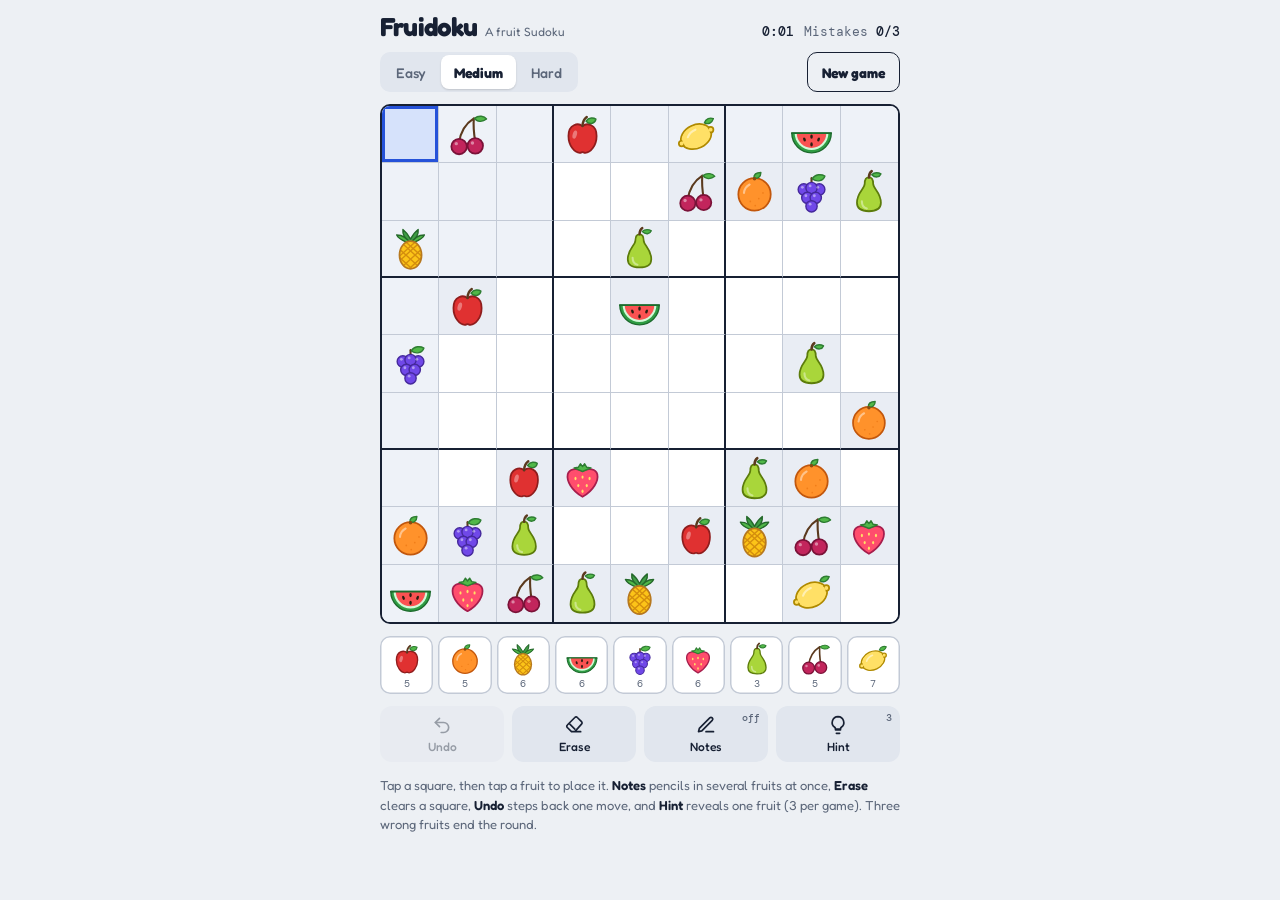
==== fruidoku/index.html @ fe33cd3a "Rename index.html to index.html" ====
<!doctype html><html><head><meta charset=utf8><meta name=viewport content="width=device-width,initial-scale=1,viewport-fit=cover"><style>:root{color-scheme:light;box-sizing:border-box;padding-top:env(safe-area-inset-top,0px);padding-bottom:env(safe-area-inset-bottom,0px)}html{scroll-padding-top:env(safe-area-inset-top,0px)}body{margin:0;padding:0;font:14px -apple-system,BlinkMacSystemFont,sans-serif;background:#fff;color:#000}img{max-width:100%}[hidden]:not([hidden=until-found i]){display:none!important}</style></head><body>
<title>Fruidoku</title>
<meta name="claude:viewport-fit-sides" content="cover">
<link rel="preconnect" href="https://fonts.googleapis.com">
<link rel="preconnect" href="https://fonts.gstatic.com" crossorigin>
<link rel="stylesheet" href="https://fonts.googleapis.com/css2?family=Fredoka:wght@400..700&family=DM+Mono:wght@400;500&display=swap">
<style>
/* Layout: one centred column. The board is the hero; stats sit above it, tools and number pad below it. */
/* Colour plan: cool blue-grey ground so the fruit colours stand out. Blue for actions and selection, berry red for mistakes. */
:root {
  --bg: #edf0f4;
  --surface: #ffffff;
  --ink: #172033;
  --muted: #5b6679;
  --line: #c3cad6;
  --line-strong: #172033;
  --accent: #2552d9;
  --accent-ink: #ffffff;
  --select-bg: #d6e2fb;
  --select-ring: #2552d9;
  --given-bg: #e9edf4;
  --same: #e2eaf9;
  --peer: #eef2f8;
  --bad: #c62f3e;
  --bad-soft: #fbdde0;
  --panel: #e1e6ee;
  --font-display: "Fredoka", "Nunito", system-ui, -apple-system, "Segoe UI", sans-serif;
  --font-mono: "DM Mono", ui-monospace, "SF Mono", Menlo, monospace;
}
@media (prefers-color-scheme: dark) {
  :root:not([data-theme="light"]) {
    --bg: #0f141d; --surface: #172030; --ink: #e8edf6; --muted: #93a0b8;
    --line: #2c3850; --line-strong: #8fa0be; --accent: #7fa2ff; --accent-ink: #0f141d;
    --select-bg: #29407a; --select-ring: #7fa2ff; --given-bg: #1d2740; --same: #22345f;
    --peer: #1c2638; --bad: #ff8a94; --bad-soft: #4a222a; --panel: #1f2a3e; color-scheme: dark;
  }
}
:root[data-theme="dark"] {
  --bg: #0f141d; --surface: #172030; --ink: #e8edf6; --muted: #93a0b8;
  --line: #2c3850; --line-strong: #8fa0be; --accent: #7fa2ff; --accent-ink: #0f141d;
  --select-bg: #29407a; --select-ring: #7fa2ff; --given-bg: #1d2740; --same: #22345f;
  --peer: #1c2638; --bad: #ff8a94; --bad-soft: #4a222a; --panel: #1f2a3e; color-scheme: dark;
}

* { box-sizing: border-box; }
body {
  background: var(--bg);
  color: var(--ink);
  font-family: var(--font-display);
  padding-block: 14px 24px;
  padding-left: max(16px, env(safe-area-inset-left, 0px));
  padding-right: max(16px, env(safe-area-inset-right, 0px));
  display: flex;
  justify-content: center;
  -webkit-tap-highlight-color: transparent;
}
button { font: inherit; color: inherit; }

.app {
  width: min(100%, 520px, max(300px, calc(100svh - 330px)));
  min-width: 0;
  display: flex;
  flex-direction: column;
  gap: 12px;
}

/* Header: title on the left, timer and mistakes on the right */
.top { display: flex; align-items: baseline; justify-content: space-between; flex-wrap: wrap; gap: 4px 12px; }
.brand { display: flex; align-items: baseline; gap: 8px; min-width: 0; }
.tagline { font-size: 12px; color: var(--muted); white-space: nowrap; }
h1 { margin: 0; font-size: 26px; font-weight: 800; letter-spacing: -0.03em; line-height: 1; text-wrap: balance; }
.stats { display: flex; gap: 10px; margin-left: auto; font-family: var(--font-mono); font-size: 13px; color: var(--muted); font-variant-numeric: tabular-nums; }
.stats b { color: var(--ink); font-weight: 500; }
.stats .warn b { color: var(--bad); }

/* Difficulty switch and New game button */
.bar { display: flex; align-items: center; justify-content: space-between; gap: 10px; flex-wrap: wrap; }
.seg { display: inline-flex; background: var(--panel); border-radius: 10px; padding: 3px; gap: 2px; }
.seg button {
  border: 0; background: transparent; padding: 7px 13px; border-radius: 8px;
  font-size: 14px; font-weight: 500; color: var(--muted); cursor: pointer; min-height: 34px;
}
.seg button[aria-checked="true"] { background: var(--surface); color: var(--ink); font-weight: 700; box-shadow: 0 1px 2px rgba(0,0,0,.15); }
.ghost {
  border: 1.5px solid var(--line-strong); background: transparent; border-radius: 10px;
  padding: 7px 14px; font-size: 14px; font-weight: 700; cursor: pointer; min-height: 40px;
}

/* The 9x9 board. container-type lets digits scale with the board width (cqw units). */
.board {
  display: grid;
  grid-template-columns: repeat(9, 1fr);
  grid-template-rows: repeat(9, 1fr);
  aspect-ratio: 1;
  width: 100%;
  max-width: 100%;
  container-type: inline-size;
  background: var(--surface);
  border: 2px solid var(--line-strong);
  border-radius: 10px;
  overflow: hidden;
}
/* One cell. Thin lines everywhere; .cr / .cb add thick lines between 3x3 boxes; .ce / .be remove the outer edge. */
.cell {
  appearance: none; margin: 0; padding: 0; min-width: 0; min-height: 0;
  position: relative; background: var(--surface); color: var(--ink);
  border: 0; border-right: 1px solid var(--line); border-bottom: 1px solid var(--line);
  cursor: pointer; display: grid; place-items: center; font-family: var(--font-display);
}
.cell.cr { border-right: 2px solid var(--line-strong); }
.cell.cb { border-bottom: 2px solid var(--line-strong); }
.cell.ce { border-right: 0; }
.cell.be { border-bottom: 0; }
/* Highlight states, weakest to strongest: same row/column/box, same digit, selected cell. Wrong digits go red. */
.cell.given { background: var(--given-bg); }
.cell.peer { background: var(--peer); }
.cell.same { background: var(--same); }
.cell.sel { background: var(--select-bg); box-shadow: inset 0 0 0 3px var(--select-ring); z-index: 1; }
.cell.bad { background: var(--bad-soft); box-shadow: inset 0 0 0 2px var(--bad); }
.cell:focus-visible { outline: 2px solid var(--select-ring); outline-offset: -3px; z-index: 2; }
/* Fruit icons: each digit 1-9 is drawn as one fruit (see the <symbol> sheet in the HTML). */
.v { width: 80%; height: 80%; display: block; }
.v svg, .nt i svg, .key .d svg { display: block; width: 100%; height: 100%; }
/* Pencil marks: a 3x3 grid of small digits inside the cell, shown only while the cell is empty */
.nt { position: absolute; inset: 7%; display: grid; grid-template-columns: repeat(3, 1fr); grid-template-rows: repeat(3, 1fr); pointer-events: none; }
.nt i {
  visibility: hidden; font-style: normal; font-family: var(--font-mono);
  display: grid; place-items: center; line-height: 1;
}
.nt i.on { visibility: visible; }
.cell.hasv .nt { display: none; }

/* Undo / Erase / Notes / Hint buttons */
.tools { display: grid; grid-template-columns: repeat(4, 1fr); gap: 8px; }
.tool {
  border: 0; background: var(--panel); border-radius: 12px; min-height: 56px; cursor: pointer;
  display: flex; flex-direction: column; align-items: center; justify-content: center; gap: 4px;
  font-size: 12px; font-weight: 500; position: relative; padding: 6px 2px;
}
.tool svg { width: 20px; height: 20px; }
.tool[aria-pressed="true"] { background: var(--accent); color: var(--accent-ink); }
.tool:disabled { opacity: .4; cursor: default; }
.tool .badge {
  position: absolute; top: 5px; right: 8px; font-family: var(--font-mono); font-size: 10px; color: var(--muted);
}
.tool[aria-pressed="true"] .badge { color: var(--accent-ink); }

/* Number pad: nine buttons in one row, each with a "remaining" counter */
.pad { display: grid; grid-template-columns: repeat(9, 1fr); gap: 5px; }
.key {
  border: 0; background: var(--surface); border-radius: 10px; min-height: 58px; cursor: pointer; min-width: 0;
  display: flex; flex-direction: column; align-items: center; justify-content: center; gap: 3px;
  box-shadow: inset 0 0 0 1.5px var(--line); padding: 4px 0;
}
.key .d { width: min(34px, 82%); aspect-ratio: 1; display: block; }
.key .n { font-family: var(--font-mono); font-size: 10px; color: var(--muted); line-height: 1; }
.key:active { background: var(--select-bg); }
.key:disabled { opacity: .3; cursor: default; }
.tool:focus-visible, .key:focus-visible, .ghost:focus-visible, .seg button:focus-visible, .go:focus-visible { outline: 2px solid var(--accent); outline-offset: 2px; }


/* Short description of the controls under the game */
.help { margin: 2px 0 0; font-size: 13px; line-height: 1.5; color: var(--muted); text-wrap: pretty; }
.help b { color: var(--ink); font-weight: 600; }

/* Dialog overlay for the win, game-over and confirm messages */
.overlay {
  position: fixed; inset: 0; z-index: 20; display: grid; place-items: center;
  background: rgba(10, 14, 22, .55);
  padding: max(16px, env(safe-area-inset-top, 0px)) max(16px, env(safe-area-inset-right, 0px)) max(16px, env(safe-area-inset-bottom, 0px)) max(16px, env(safe-area-inset-left, 0px));
}
.card { background: var(--surface); color: var(--ink); border-radius: 16px; padding: 24px; width: min(100%, 340px); display: flex; flex-direction: column; gap: 14px; }
.card h2 { margin: 0; font-size: 26px; letter-spacing: -0.03em; font-weight: 800; text-wrap: balance; }
.card p { margin: 0; color: var(--muted); font-size: 15px; line-height: 1.5; }
.facts { display: grid; grid-template-columns: repeat(3, 1fr); gap: 8px; font-family: var(--font-mono); }
.facts div { background: var(--panel); border-radius: 10px; padding: 10px 6px; text-align: center; }
.facts b { display: block; font-size: 18px; font-weight: 500; color: var(--ink); }
.facts span { font-size: 11px; color: var(--muted); }
.go { border: 0; background: var(--accent); color: var(--accent-ink); border-radius: 12px; min-height: 48px; font-size: 16px; font-weight: 700; cursor: pointer; }
.go.alt { background: transparent; color: var(--ink); box-shadow: inset 0 0 0 1.5px var(--line-strong); }

/* Slightly smaller controls on narrow phones */
@media (max-width: 420px) {
  h1 { font-size: 22px; }
  .key { min-height: 52px; }
  .seg button { padding: 7px 10px; }
}
@media (prefers-reduced-motion: no-preference) {
  .cell, .tool, .key { transition: background-color .12s ease; }
}
</style>

<!-- Fruit drawings. Fruit n stands for digit n. They are referenced with <use href="#fruit-n"> so they are defined only once. -->
<svg width="0" height="0" style="position:absolute" aria-hidden="true" focusable="false">
  <defs>
    <!-- 1 Apple -->
    <symbol id="fruit-1" viewBox="0 0 64 64">
      <path d="M32 20c-6-5-20-3-20 14 0 14 9 24 16 24 2 0 3-1 4-1s2 1 4 1c7 0 16-10 16-24 0-17-14-19-20-14z" fill="#e03131" stroke="#8f1d1d" stroke-width="2.5" stroke-linejoin="round"/>
      <path d="M32 20c0-6 2-10 6-13" fill="none" stroke="#5b3a1e" stroke-width="3.5" stroke-linecap="round"/>
      <path d="M37 13c4-6 11-5 14-3-1 6-8 9-14 3z" fill="#51b848" stroke="#2e7d32" stroke-width="2" stroke-linejoin="round"/>
      <ellipse cx="21" cy="32" rx="3" ry="6" fill="#fff" opacity=".35" transform="rotate(15 21 32)"/>
    </symbol>
    <!-- 2 Orange -->
    <symbol id="fruit-2" viewBox="0 0 64 64">
      <circle cx="32" cy="36" r="23" fill="#ff922b" stroke="#c2570c" stroke-width="2.5"/>
      <path d="M31 13c0-5 4-8 10-8 0 6-4 9-10 8z" fill="#51b848" stroke="#2e7d32" stroke-width="2" stroke-linejoin="round"/>
      <circle cx="32" cy="14" r="2.5" fill="#8a4a0f"/>
      <path d="M17 34a15 15 0 0 1 8-12" fill="none" stroke="#fff" stroke-width="3" stroke-linecap="round" opacity=".45"/>
      <g fill="#e8710f" opacity=".6"><circle cx="38" cy="42" r="1.2"/><circle cx="26" cy="46" r="1.2"/><circle cx="44" cy="34" r="1.2"/><circle cx="33" cy="52" r="1.2"/></g>
    </symbol>
    <!-- 3 Pineapple -->
    <symbol id="fruit-3" viewBox="0 0 64 64">
      <clipPath id="pineapple-body"><ellipse cx="32" cy="42" rx="16" ry="20"/></clipPath>
      <path d="M32 26C25 18 20 14 21 5c4 3 8 8 11 14 3-6 7-11 11-14 1 9-4 13-11 21z" fill="#3f9e45" stroke="#25692b" stroke-width="2" stroke-linejoin="round"/>
      <path d="M32 26C24 22 15 20 12 13c7 0 15 4 20 13zM32 26c8-4 17-6 20-13-7 0-15 4-20 13z" fill="#51b848" stroke="#25692b" stroke-width="2" stroke-linejoin="round"/>
      <ellipse cx="32" cy="42" rx="16" ry="20" fill="#fcc419"/>
      <g clip-path="url(#pineapple-body)" stroke="#c77d0a" stroke-width="2" opacity=".75">
        <path d="M10 28l44 40M10 40l44 40M10 16l44 40M10 52l32 30M24 22l40 36"/>
        <path d="M54 28L10 68M54 40L10 80M54 16L10 56M54 52L22 82M40 22L0 58"/>
      </g>
      <ellipse cx="32" cy="42" rx="16" ry="20" fill="none" stroke="#b7791f" stroke-width="2.5"/>
    </symbol>
    <!-- 4 Watermelon slice -->
    <symbol id="fruit-4" viewBox="0 0 64 64">
      <g transform="translate(0 6)">
        <path d="M4 24a28 28 0 0 0 56 0z" fill="#2f9e44" stroke="#1d6b2d" stroke-width="2" stroke-linejoin="round"/>
        <path d="M8 24a24 24 0 0 0 48 0z" fill="#d3f9d8"/>
        <path d="M11 24a21 21 0 0 0 42 0z" fill="#fa5252"/>
        <g fill="#2b1d12"><ellipse cx="22" cy="33" rx="1.8" ry="3" transform="rotate(-20 22 33)"/><ellipse cx="32" cy="40" rx="1.8" ry="3"/><ellipse cx="42" cy="33" rx="1.8" ry="3" transform="rotate(20 42 33)"/><ellipse cx="32" cy="29" rx="1.8" ry="3"/></g>
        <path d="M4 24h56" stroke="#1d6b2d" stroke-width="2.5" stroke-linecap="round"/>
      </g>
    </symbol>
    <!-- 5 Grapes -->
    <symbol id="fruit-5" viewBox="0 0 64 64">
      <path d="M32 22v-9" stroke="#5b3a1e" stroke-width="3" stroke-linecap="round"/>
      <path d="M33 14c4-7 13-7 18-4-2 7-11 9-18 4z" fill="#51b848" stroke="#2e7d32" stroke-width="2" stroke-linejoin="round"/>
      <g fill="#7048e8" stroke="#45299c" stroke-width="2">
        <circle cx="21" cy="29" r="8"/><circle cx="43" cy="29" r="8"/><circle cx="32" cy="27" r="8"/>
        <circle cx="26" cy="41" r="8"/><circle cx="38" cy="41" r="8"/><circle cx="32" cy="53" r="8"/>
      </g>
      <g fill="#fff" opacity=".45"><circle cx="19" cy="26" r="2"/><circle cx="30" cy="24" r="2"/><circle cx="41" cy="26" r="2"/><circle cx="24" cy="38" r="2"/><circle cx="36" cy="38" r="2"/><circle cx="30" cy="50" r="2"/></g>
    </symbol>
    <!-- 6 Strawberry -->
    <symbol id="fruit-6" viewBox="0 0 64 64">
      <path d="M32 58C16 49 9 35 11 26c2-8 12-9 21-5 9-4 19-3 21 5 2 9-5 23-21 32z" fill="#ff4d6d" stroke="#a61e4d" stroke-width="2.5" stroke-linejoin="round"/>
      <path d="M32 22l-12-5 6-1 3-5 3 4 3-4 3 5 6 1z" fill="#51b848" stroke="#2e7d32" stroke-width="2" stroke-linejoin="round"/>
      <g fill="#ffe066"><ellipse cx="22" cy="32" rx="1.5" ry="2.4"/><ellipse cx="32" cy="30" rx="1.5" ry="2.4"/><ellipse cx="42" cy="32" rx="1.5" ry="2.4"/><ellipse cx="26" cy="42" rx="1.5" ry="2.4"/><ellipse cx="38" cy="42" rx="1.5" ry="2.4"/><ellipse cx="32" cy="50" rx="1.5" ry="2.4"/></g>
    </symbol>
    <!-- 7 Pear -->
    <symbol id="fruit-7" viewBox="0 0 64 64">
      <path d="M32 12c-4 0-6 4-6 9 0 7-11 12-11 27 0 9 8 12 17 12s17-3 17-12c0-15-11-20-11-27 0-5-2-9-6-9z" fill="#a9d63a" stroke="#5c7c0b" stroke-width="2.5" stroke-linejoin="round"/>
      <path d="M32 12c0-4 1-7 4-9" fill="none" stroke="#5b3a1e" stroke-width="3.5" stroke-linecap="round"/>
      <path d="M36 8c4-4 10-3 13-1-2 5-8 6-13 1z" fill="#51b848" stroke="#2e7d32" stroke-width="2" stroke-linejoin="round"/>
      <path d="M22 46c0 6 3 9 7 10" fill="none" stroke="#fff" stroke-width="3" stroke-linecap="round" opacity=".4"/>
    </symbol>
    <!-- 8 Cherries -->
    <symbol id="fruit-8" viewBox="0 0 64 64">
      <path d="M20 44C22 26 30 16 41 9M43 43C41 30 40 18 41 9" fill="none" stroke="#5b3a1e" stroke-width="3" stroke-linecap="round"/>
      <path d="M42 9c6-5 14-3 17 1-6 5-14 4-17-1z" fill="#51b848" stroke="#2e7d32" stroke-width="2" stroke-linejoin="round"/>
      <circle cx="20" cy="49" r="11" fill="#c2255c" stroke="#7a1238" stroke-width="2.5"/>
      <circle cx="43" cy="48" r="11" fill="#c2255c" stroke="#7a1238" stroke-width="2.5"/>
      <g fill="#fff" opacity=".45"><circle cx="16" cy="45" r="2.4"/><circle cx="39" cy="44" r="2.4"/></g>
    </symbol>
    <!-- 9 Lemon -->
    <symbol id="fruit-9" viewBox="0 0 64 64">
      <g fill="#ffe066" stroke="#b08a00" stroke-width="2.5" stroke-linejoin="round">
        <ellipse cx="32" cy="35" rx="23" ry="17" transform="rotate(-25 32 35)"/>
        <circle cx="11" cy="45" r="4"/><circle cx="53" cy="25" r="4"/>
      </g>
      <ellipse cx="32" cy="35" rx="21" ry="15" transform="rotate(-25 32 35)" fill="#ffe066"/>
      <path d="M44 15c2-6 8-8 13-6-2 6-7 9-13 6z" fill="#51b848" stroke="#2e7d32" stroke-width="2" stroke-linejoin="round"/>
      <path d="M20 36c2-6 6-9 11-11" fill="none" stroke="#fff" stroke-width="3" stroke-linecap="round" opacity=".5"/>
    </symbol>
  </defs>
</svg>

<!-- Game screen: header, difficulty, board, tools, number pad -->
<main class="app">
  <div class="top">
    <div class="brand"><h1>Fruidoku</h1><span class="tagline">A fruit Sudoku</span></div>
    <div class="stats" aria-live="off">
      <span id="timer-wrap"><b id="timer">0:00</b></span>
      <span id="miss-wrap">Mistakes <b id="miss">0/3</b></span>
    </div>
  </div>

  <div class="bar">
    <div class="seg" role="radiogroup" aria-label="Difficulty">
      <button type="button" id="lv-easy" role="radio" data-level="easy" aria-checked="false">Easy</button>
      <button type="button" id="lv-medium" role="radio" data-level="medium" aria-checked="true">Medium</button>
      <button type="button" id="lv-hard" role="radio" data-level="hard" aria-checked="false">Hard</button>
    </div>
    <button type="button" class="ghost" id="new-game">New game</button>
  </div>

  <div class="board" id="board" role="group" aria-label="Sudoku board"></div>

  <div class="pad" id="pad"></div>

  <div class="tools">
    <button type="button" class="tool" id="undo"><svg viewBox="0 0 24 24" fill="none" stroke="currentColor" stroke-width="2" stroke-linecap="round" stroke-linejoin="round" aria-hidden="true"><path d="M9 14 4 9l5-5"/><path d="M4 9h10a6 6 0 0 1 0 12h-3"/></svg>Undo</button>
    <button type="button" class="tool" id="erase"><svg viewBox="0 0 24 24" fill="none" stroke="currentColor" stroke-width="2" stroke-linecap="round" stroke-linejoin="round" aria-hidden="true"><path d="M20 20H9l-5-5a2 2 0 0 1 0-3l9-9a2 2 0 0 1 3 0l5 5a2 2 0 0 1 0 3l-8 9"/><path d="M7 11l6 6"/></svg>Erase</button>
    <button type="button" class="tool" id="notes" aria-pressed="false"><svg viewBox="0 0 24 24" fill="none" stroke="currentColor" stroke-width="2" stroke-linecap="round" stroke-linejoin="round" aria-hidden="true"><path d="M12 20h9"/><path d="M16.5 3.5a2.1 2.1 0 0 1 3 3L7 19l-4 1 1-4Z"/></svg>Notes<span class="badge" id="notes-badge">off</span></button>
    <button type="button" class="tool" id="hint"><svg viewBox="0 0 24 24" fill="none" stroke="currentColor" stroke-width="2" stroke-linecap="round" stroke-linejoin="round" aria-hidden="true"><path d="M9 18h6"/><path d="M10 22h4"/><path d="M12 2a7 7 0 0 0-4 12.7c.6.5 1 1.3 1 2.3h6c0-1 .4-1.8 1-2.3A7 7 0 0 0 12 2Z"/></svg>Hint<span class="badge" id="hint-badge">3</span></button>
  </div>


  <p class="help">Tap a square, then tap a fruit to place it. <b>Notes</b> pencils in several fruits at once, <b>Erase</b> clears a square, <b>Undo</b> steps back one move, and <b>Hint</b> reveals one fruit (3 per game). Three wrong fruits end the round.</p>
</main>

<!-- Dialog used for win, game over and "start a new game?" confirmation (filled in by the script) -->
<div class="overlay" id="overlay" hidden>
  <div class="card" role="dialog" aria-modal="true" aria-labelledby="ov-title">
    <h2 id="ov-title"></h2>
    <p id="ov-text"></p>
    <div class="facts" id="ov-facts"></div>
    <button type="button" class="go" id="ov-primary"></button>
    <button type="button" class="go alt" id="ov-secondary"></button>
  </div>
</div>

<script>
(function () {
  'use strict';

  /* =====================================================================
     SETTINGS
     ===================================================================== */

  // Bumped from v1 because the saved-game format changed with the renaming.
  const STORAGE_KEY = 'nine-by-nine-v2';  // the saved format is unchanged, so earlier games still load
  const CELL_COUNT = 81;
  const MAX_MISTAKES = 3;
  const MAX_HINTS = 3;

  // How many numbers are pre-filled ("clues") at each difficulty. Fewer clues = harder.
  const CLUES_BY_LEVEL = { easy: 40, medium: 32, hard: 26 };
  const LEVEL_LABEL = { easy: 'Easy', medium: 'Medium', hard: 'Hard' };

  // Each digit 1-9 is shown as one fruit. FRUIT_NAMES[0] is the fruit for digit 1, and so on.
  // The drawings live in the <symbol> sheet at the top of the page (ids fruit-1 ... fruit-9).
  const FRUIT_NAMES = ['Apple', 'Orange', 'Pineapple', 'Watermelon', 'Grapes', 'Strawberry', 'Pear', 'Cherries', 'Lemon'];

  // Returns the SVG markup that draws the fruit for a digit.
  function fruitIcon(digit) {
    return '<svg viewBox="0 0 64 64" aria-hidden="true"><use href="#fruit-' + digit + '"/></svg>';
  }

  // Removing clues one by one can take a while; stop after this long and keep what we have.
  const MAX_GENERATION_MS = 1500;

  /* =====================================================================
     BOARD GEOMETRY
     Cells are numbered 0..80, left to right, top to bottom:
       row = floor(cell / 9), column = cell % 9
     A "box" is one of the nine 3x3 blocks, numbered 0..8 in the same order.
     ===================================================================== */

  const boxIndexOfCell = [];  // boxIndexOfCell[cell] -> which 3x3 box the cell is in
  const peerCellsOf = [];     // peerCellsOf[cell]    -> the 20 cells sharing its row, column or box

  for (let cell = 0; cell < CELL_COUNT; cell++) {
    const row = Math.floor(cell / 9);
    const column = cell % 9;
    boxIndexOfCell.push(Math.floor(row / 3) * 3 + Math.floor(column / 3));
  }

  for (let cell = 0; cell < CELL_COUNT; cell++) {
    const peers = [];
    for (let other = 0; other < CELL_COUNT; other++) {
      if (other === cell) continue;
      const sameRow = Math.floor(cell / 9) === Math.floor(other / 9);
      const sameColumn = cell % 9 === other % 9;
      const sameBox = boxIndexOfCell[cell] === boxIndexOfCell[other];
      if (sameRow || sameColumn || sameBox) peers.push(other);
    }
    peerCellsOf.push(peers);
  }

  // Fisher-Yates shuffle: puts the array in random order (changes the array itself).
  function shuffleInPlace(items) {
    for (let i = items.length - 1; i > 0; i--) {
      const j = Math.floor(Math.random() * (i + 1));
      const swap = items[i];
      items[i] = items[j];
      items[j] = swap;
    }
    return items;
  }

  /* =====================================================================
     PUZZLE GENERATION
     1. Fill a complete valid grid using a randomised solver.
     2. Remove numbers one at a time, but only keep a removal if the puzzle
        still has exactly one solution.
     ===================================================================== */

  /*
    Backtracking solver.

    `grid` is an array of 81 digits, with 0 meaning empty.
    The solver tracks which digits are already used in each row, column and
    box as bitmasks: digit d is stored as bit (d - 1), so 1 -> 0b000000001
    and 9 -> 0b100000000.

    It always fills the empty cell with the fewest possible digits first,
    which keeps the search very small.

    It stops once it has found `solutionLimit` solutions. Passing 2 is
    enough to answer "is this solution unique?".
    With `randomizeOrder` it tries digits in random order, which is how we
    create a random complete grid from an empty one.

    Returns how many solutions it found and a copy of the first one.
  */
  function solveGrid(grid, solutionLimit, randomizeOrder) {
    const rowDigitMasks = new Array(9).fill(0);
    const columnDigitMasks = new Array(9).fill(0);
    const boxDigitMasks = new Array(9).fill(0);
    const workingGrid = grid.slice(); // never modify the caller's grid
    let solutionCount = 0;
    let firstSolution = null;

    // Record the digits that are already on the board.
    for (let cell = 0; cell < CELL_COUNT; cell++) {
      const digit = workingGrid[cell];
      if (digit) {
        const digitBit = 1 << (digit - 1);
        rowDigitMasks[Math.floor(cell / 9)] |= digitBit;
        columnDigitMasks[cell % 9] |= digitBit;
        boxDigitMasks[boxIndexOfCell[cell]] |= digitBit;
      }
    }

    function search() {
      // Step 1: find the empty cell with the fewest candidate digits.
      let bestCell = -1;
      let bestCandidates = 0;     // bitmask of digits that fit in bestCell
      let bestCandidateCount = 10;

      for (let cell = 0; cell < CELL_COUNT; cell++) {
        if (workingGrid[cell]) continue;
        const usedDigits = rowDigitMasks[Math.floor(cell / 9)] | columnDigitMasks[cell % 9] | boxDigitMasks[boxIndexOfCell[cell]];
        const candidates = ~usedDigits & 0b111111111;

        // Count the set bits in `candidates`.
        let candidateCount = 0;
        let remaining = candidates;
        while (remaining) {
          remaining &= remaining - 1; // clears the lowest set bit
          candidateCount++;
        }

        if (candidateCount < bestCandidateCount) {
          bestCandidateCount = candidateCount;
          bestCell = cell;
          bestCandidates = candidates;
          if (candidateCount <= 1) break; // can't do better than 0 or 1
        }
      }

      // Step 2: no empty cell left means the grid is solved.
      if (bestCell < 0) {
        solutionCount++;
        if (!firstSolution) firstSolution = workingGrid.slice();
        return;
      }

      // An empty cell with no candidates is a dead end: go back and try something else.
      if (bestCandidateCount === 0) return;

      // Step 3: try each candidate digit in the chosen cell.
      const digitsToTry = [];
      for (let digitIndex = 0; digitIndex < 9; digitIndex++) {
        if (bestCandidates & (1 << digitIndex)) digitsToTry.push(digitIndex);
      }
      if (randomizeOrder) shuffleInPlace(digitsToTry);

      const row = Math.floor(bestCell / 9);
      const column = bestCell % 9;
      const box = boxIndexOfCell[bestCell];

      for (const digitIndex of digitsToTry) {
        const digitBit = 1 << digitIndex;

        // Place the digit and mark it as used...
        workingGrid[bestCell] = digitIndex + 1;
        rowDigitMasks[row] |= digitBit;
        columnDigitMasks[column] |= digitBit;
        boxDigitMasks[box] |= digitBit;

        search(); // ...then solve the rest of the grid.

        // Undo the placement before trying the next digit.
        workingGrid[bestCell] = 0;
        rowDigitMasks[row] &= ~digitBit;
        columnDigitMasks[column] &= ~digitBit;
        boxDigitMasks[box] &= ~digitBit;

        if (solutionCount >= solutionLimit) return;
      }
    }

    search();
    return { solutionCount, firstSolution };
  }

  // Builds a puzzle for the given level. Returns the puzzle (with blanks) and its solution.
  function generatePuzzle(level) {
    const emptyGrid = new Array(CELL_COUNT).fill(0);
    const solvedGrid = solveGrid(emptyGrid, 1, true).firstSolution;

    const puzzleGrid = solvedGrid.slice();
    const removalOrder = shuffleInPlace(emptyGrid.map((_, cell) => cell));
    const targetClues = CLUES_BY_LEVEL[level];
    let clueCount = CELL_COUNT;
    const startedAt = Date.now();

    for (const cell of removalOrder) {
      if (clueCount <= targetClues) break;
      if (Date.now() - startedAt > MAX_GENERATION_MS) break;

      const removedDigit = puzzleGrid[cell];
      puzzleGrid[cell] = 0;

      // Keep the removal only if exactly one solution remains.
      if (solveGrid(puzzleGrid, 2, false).solutionCount === 1) {
        clueCount--;
      } else {
        puzzleGrid[cell] = removedDigit; // put it back
      }
    }
    return { givenDigits: puzzleGrid, solvedDigits: solvedGrid };
  }

  /* =====================================================================
     GAME STATE
     ===================================================================== */

  /*
    `game` holds everything needed to draw the board and to save it:
      level            'easy' | 'medium' | 'hard'
      givenDigits      the puzzle as generated (0 = empty). Never changes.
      solvedDigits     the unique solution. Used to detect wrong numbers.
      currentDigits    what is on the board now (givens + the player's entries)
      pencilNoteMasks  per cell, a bitmask of pencil-mark digits (bit d-1 = digit d)
      mistakeCount, hintsUsed, elapsedSeconds
      selectedCell     0..80, or -1 for none
      isNotesMode      true when number buttons toggle pencil marks
      isSolved         the puzzle is complete
      isOutOfMistakes  the player used up all their mistakes
  */
  let game = null;

  // Snapshots of the board taken before each move, so Undo can step back.
  let undoStack = [];

  function createGame(level, puzzle) {
    return {
      level: level,
      givenDigits: puzzle.givenDigits,
      solvedDigits: puzzle.solvedDigits,
      currentDigits: puzzle.givenDigits.slice(),
      pencilNoteMasks: new Array(CELL_COUNT).fill(0),
      mistakeCount: 0,
      hintsUsed: 0,
      elapsedSeconds: 0,
      selectedCell: -1,
      isNotesMode: false,
      isSolved: false,
      isOutOfMistakes: false
    };
  }

  // First cell that does not yet hold its correct digit. Used as the starting selection.
  function firstUnsolvedCell() {
    for (let cell = 0; cell < CELL_COUNT; cell++) {
      if (game.currentDigits[cell] !== game.solvedDigits[cell]) return cell;
    }
    return 0;
  }

  // The game ends when it is solved or the mistakes are used up. Input is locked then.
  function isGameFinished() {
    return game.isSolved || game.isOutOfMistakes;
  }

  /* ---------- Saving to the browser ---------- */
  // Storage can be blocked (private windows etc.), so every access is wrapped in try/catch.

  function saveGame() {
    try { localStorage.setItem(STORAGE_KEY, JSON.stringify(game)); } catch (error) { /* ignore */ }
  }

  // Returns a previously saved, unfinished game, or null if there is none or it looks damaged.
  function loadSavedGame() {
    try {
      const raw = localStorage.getItem(STORAGE_KEY);
      if (!raw) return null;
      const saved = JSON.parse(raw);
      if (!saved || !CLUES_BY_LEVEL[saved.level]) return null;

      const listsAreValid = ['givenDigits', 'solvedDigits', 'currentDigits', 'pencilNoteMasks']
        .every(name => Array.isArray(saved[name]) && saved[name].length === CELL_COUNT);
      if (!listsAreValid || saved.isSolved) return null;
      return saved;
    } catch (error) {
      return null;
    }
  }

  /* =====================================================================
     PAGE ELEMENTS
     ===================================================================== */

  const boardElement = document.getElementById('board');
  const numberPadElement = document.getElementById('pad');
  const overlayElement = document.getElementById('overlay');

  const cellButtons = [];          // the 81 board buttons
  const cellValueElements = [];    // the big digit inside each cell
  const cellNoteElements = [];     // for each cell, its nine small pencil-mark digits
  const padKeyButtons = [];        // buttons 1-9 under the board
  const padKeyCountLabels = [];    // the "how many left" label on each pad button

  // Builds the 81 cells and the 9 number buttons once. After that we only update them.
  (function buildBoardAndPad() {
    for (let cell = 0; cell < CELL_COUNT; cell++) {
      const row = Math.floor(cell / 9);
      const column = cell % 9;

      const button = document.createElement('button');
      button.type = 'button';
      button.dataset.cell = cell;

      // Class names add the thicker lines between the 3x3 boxes (see the CSS).
      // `cr`/`cb` = thick right/bottom edge, `ce`/`be` = no edge on the last column/row.
      button.className = 'cell'
        + (column % 3 === 2 && column < 8 ? ' cr' : '')
        + (row % 3 === 2 && row < 8 ? ' cb' : '')
        + (column === 8 ? ' ce' : '')
        + (row === 8 ? ' be' : '');

      // One big digit plus a 3x3 grid of small pencil marks.
      let markup = '<span class="v"></span><span class="nt">';
      for (let digit = 1; digit <= 9; digit++) markup += '<i>' + fruitIcon(digit) + '</i>';
      button.innerHTML = markup + '</span>';

      boardElement.appendChild(button);
      cellButtons.push(button);
      cellValueElements.push(button.firstChild);
      cellNoteElements.push(Array.from(button.lastChild.children));
    }

    for (let digit = 1; digit <= 9; digit++) {
      const key = document.createElement('button');
      key.type = 'button';
      key.className = 'key';
      key.dataset.digit = digit;
      key.setAttribute('aria-label', 'Enter ' + FRUIT_NAMES[digit - 1]);
      key.innerHTML = '<span class="d">' + fruitIcon(digit) + '</span><span class="n"></span>';
      numberPadElement.appendChild(key);
      padKeyButtons.push(key);
      padKeyCountLabels.push(key.lastChild);
    }
  })();

  // 75 seconds -> "1:15"
  function formatTime(totalSeconds) {
    const minutes = Math.floor(totalSeconds / 60);
    const seconds = totalSeconds % 60;
    return minutes + ':' + (seconds < 10 ? '0' : '') + seconds;
  }

  /* =====================================================================
     DRAWING
     renderGame() makes the page match the `game` object. It is called after
     every change, so the rest of the code never edits the display directly.
     ===================================================================== */

  function renderGame() {
    const selectedCell = game.selectedCell;
    const selectedDigit = selectedCell >= 0 ? game.currentDigits[selectedCell] : 0;
    const selectedPeers = selectedCell >= 0 ? peerCellsOf[selectedCell] : [];
    const correctDigitCounts = new Array(10).fill(0); // index = digit 1..9

    for (let cell = 0; cell < CELL_COUNT; cell++) {
      const digit = game.currentDigits[cell];
      const button = cellButtons[cell];
      const isGiven = game.givenDigits[cell] !== 0;
      const isWrong = digit !== 0 && digit !== game.solvedDigits[cell];

      if (digit && !isWrong) correctDigitCounts[digit]++;

      // Classes decide colours: player digit, wrong digit, selection, highlights.
      button.classList.toggle('given', isGiven);
      button.classList.toggle('bad', isWrong);
      button.classList.toggle('hasv', digit !== 0);
      button.classList.toggle('sel', cell === selectedCell);
      button.classList.toggle('peer', selectedCell >= 0 && cell !== selectedCell && selectedPeers.includes(cell));
      button.classList.toggle('same', selectedDigit !== 0 && digit === selectedDigit && cell !== selectedCell);

      // Draw the fruit for this digit. The markup is only rebuilt when the digit changes.
      if (cellValueElements[cell].dataset.digit !== String(digit)) {
        cellValueElements[cell].dataset.digit = digit;
        cellValueElements[cell].innerHTML = digit ? fruitIcon(digit) : '';
      }

      // Show pencil marks only on empty cells.
      if (!digit) {
        for (let digitIndex = 0; digitIndex < 9; digitIndex++) {
          const markIsSet = (game.pencilNoteMasks[cell] & (1 << digitIndex)) !== 0;
          cellNoteElements[cell][digitIndex].classList.toggle('on', markIsSet);
        }
      }

      button.setAttribute('aria-label',
        'Row ' + (Math.floor(cell / 9) + 1) + ', column ' + (cell % 9 + 1) + ', '
        + (digit ? (isGiven ? 'given ' : '') + FRUIT_NAMES[digit - 1] : 'empty'));
    }

    // Number pad: show how many of each digit are still missing, and disable finished digits.
    for (let digit = 1; digit <= 9; digit++) {
      const remaining = 9 - correctDigitCounts[digit];
      padKeyCountLabels[digit - 1].textContent = remaining > 0 ? remaining : '';
      padKeyButtons[digit - 1].disabled = remaining <= 0;
    }

    // Header and tool buttons.
    document.getElementById('timer').textContent = formatTime(game.elapsedSeconds);
    document.getElementById('miss').textContent = game.mistakeCount + '/' + MAX_MISTAKES;
    document.getElementById('miss-wrap').className = game.mistakeCount > 0 ? 'warn' : '';

    document.getElementById('notes').setAttribute('aria-pressed', game.isNotesMode ? 'true' : 'false');
    document.getElementById('notes-badge').textContent = game.isNotesMode ? 'on' : 'off';

    const hintsLeft = MAX_HINTS - game.hintsUsed;
    document.getElementById('hint-badge').textContent = hintsLeft;
    document.getElementById('hint').disabled = hintsLeft <= 0;
    document.getElementById('undo').disabled = undoStack.length === 0;

    // Difficulty switch: mark the current level.
    ['easy', 'medium', 'hard'].forEach(function (level) {
      document.getElementById('lv-' + level).setAttribute('aria-checked', game.level === level ? 'true' : 'false');
    });
  }

  /* =====================================================================
     PLAYER ACTIONS
     ===================================================================== */

  // Saves a snapshot of the board so the next change can be undone.
  function rememberStateForUndo() {
    undoStack.push({
      digits: game.currentDigits.slice(),
      noteMasks: game.pencilNoteMasks.slice()
    });
    if (undoStack.length > 200) undoStack.shift(); // keep memory bounded
  }

  // After a correct digit is placed, that digit can no longer be a candidate in any peer cell.
  function removeNoteFromPeers(cell, digit) {
    const digitBitCleared = ~(1 << (digit - 1));
    for (const peer of peerCellsOf[cell]) game.pencilNoteMasks[peer] &= digitBitCleared;
  }

  // Runs after every move: checks for a win or a loss, saves, and redraws.
  function afterMove() {
    const puzzleIsComplete = game.currentDigits.every((digit, cell) => digit === game.solvedDigits[cell]);

    if (puzzleIsComplete) {
      game.isSolved = true;
      showEndDialog(true);
    } else if (game.mistakeCount >= MAX_MISTAKES) {
      game.isOutOfMistakes = true;
      showEndDialog(false);
    }
    saveGame();
    renderGame();
  }

  // The player tapped a fruit button.
  function enterDigit(digit) {
    if (isGameFinished()) return;
    const cell = game.selectedCell;
    if (cell < 0 || game.givenDigits[cell]) return; // nothing selected, or a locked starting number

    const existingDigit = game.currentDigits[cell];
    if (existingDigit && existingDigit === game.solvedDigits[cell]) return; // correct answers are locked

    if (game.isNotesMode) {
      // Notes mode: flip this digit's pencil mark on or off (XOR toggles one bit).
      if (existingDigit) return; // marks only go in empty cells
      rememberStateForUndo();
      game.pencilNoteMasks[cell] ^= (1 << (digit - 1));
    } else {
      if (existingDigit === digit) return; // same wrong digit again: nothing to do
      rememberStateForUndo();
      game.currentDigits[cell] = digit;
      game.pencilNoteMasks[cell] = 0; // a placed digit replaces any pencil marks

      if (digit !== game.solvedDigits[cell]) {
        game.mistakeCount++; // wrong digit: it stays on the board in red until erased
      } else {
        removeNoteFromPeers(cell, digit);
      }
    }
    afterMove();
  }

  // Clears a wrong digit and/or the pencil marks from the selected cell.
  function eraseSelectedCell() {
    if (isGameFinished()) return;
    const cell = game.selectedCell;
    if (cell < 0 || game.givenDigits[cell]) return;

    const existingDigit = game.currentDigits[cell];
    if (existingDigit && existingDigit === game.solvedDigits[cell]) return; // correct answers stay
    if (!existingDigit && !game.pencilNoteMasks[cell]) return;              // already empty

    rememberStateForUndo();
    game.currentDigits[cell] = 0;
    game.pencilNoteMasks[cell] = 0;
    saveGame();
    renderGame();
  }

  // Restores the board to how it was before the last move. (Mistakes already counted stay counted.)
  function undoLastMove() {
    if (isGameFinished() || undoStack.length === 0) return;
    const snapshot = undoStack.pop();
    game.currentDigits = snapshot.digits;
    game.pencilNoteMasks = snapshot.noteMasks;
    saveGame();
    renderGame();
  }

  // Reveals the correct digit for the selected cell, or for a random unsolved cell
  // if nothing useful is selected.
  function giveHint() {
    if (isGameFinished() || game.hintsUsed >= MAX_HINTS) return;

    let targetCell = game.selectedCell;
    const selectionIsUseless = targetCell < 0
      || game.givenDigits[targetCell]
      || game.currentDigits[targetCell] === game.solvedDigits[targetCell];

    if (selectionIsUseless) {
      const unsolvedCells = [];
      for (let cell = 0; cell < CELL_COUNT; cell++) {
        if (game.currentDigits[cell] !== game.solvedDigits[cell]) unsolvedCells.push(cell);
      }
      if (unsolvedCells.length === 0) return;
      targetCell = unsolvedCells[Math.floor(Math.random() * unsolvedCells.length)];
    }

    rememberStateForUndo();
    game.currentDigits[targetCell] = game.solvedDigits[targetCell];
    game.pencilNoteMasks[targetCell] = 0;
    removeNoteFromPeers(targetCell, game.solvedDigits[targetCell]);
    game.hintsUsed++;
    game.selectedCell = targetCell;
    afterMove();
  }

  // Generates a puzzle and starts playing it. The short timeout lets the browser
  // update the page before the (brief) generation work begins.
  function startNewGame(level) {
    boardElement.setAttribute('aria-busy', 'true');
    setTimeout(function () {
      game = createGame(level, generatePuzzle(level));
      game.selectedCell = firstUnsolvedCell();
      undoStack = [];
      hideOverlay();
      boardElement.removeAttribute('aria-busy');
      saveGame();
      renderGame();
    }, 30);
  }

  // Same puzzle, back to the starting position (used after running out of mistakes).
  function restartSamePuzzle() {
    game = createGame(game.level, { givenDigits: game.givenDigits, solvedDigits: game.solvedDigits });
    game.selectedCell = firstUnsolvedCell();
    undoStack = [];
    hideOverlay();
    saveGame();
    renderGame();
  }

  /* =====================================================================
     DIALOGS
     One overlay element is reused for two purposes:
       'end'     - shown when the puzzle is solved or mistakes run out
       'confirm' - shown before throwing away a game in progress
     ===================================================================== */

  function hideOverlay() {
    overlayElement.hidden = true;
  }

  function showEndDialog(playerWon) {
    overlayElement.dataset.mode = 'end';
    document.getElementById('ov-title').textContent = playerWon ? 'Solved' : 'Out of mistakes';
    document.getElementById('ov-text').textContent = playerWon
      ? LEVEL_LABEL[game.level] + ' puzzle complete.'
      : 'Three wrong numbers ends the round. Try the same puzzle again or start a new one.';

    // Summary tiles: time, mistakes, hints.
    const factsElement = document.getElementById('ov-facts');
    factsElement.hidden = false;
    factsElement.innerHTML = '';
    [[formatTime(game.elapsedSeconds), 'time'], [game.mistakeCount, 'mistakes'], [game.hintsUsed, 'hints']]
      .forEach(function (fact) {
        const tile = document.createElement('div');
        const value = document.createElement('b');
        const label = document.createElement('span');
        value.textContent = fact[0];
        label.textContent = fact[1];
        tile.appendChild(value);
        tile.appendChild(label);
        factsElement.appendChild(tile);
      });

    const primaryButton = document.getElementById('ov-primary');
    const secondaryButton = document.getElementById('ov-secondary');
    if (playerWon) {
      primaryButton.textContent = 'New ' + LEVEL_LABEL[game.level].toLowerCase() + ' game';
      primaryButton.onclick = function () { startNewGame(game.level); };
      secondaryButton.hidden = true;
    } else {
      primaryButton.textContent = 'Try again';
      primaryButton.onclick = restartSamePuzzle;
      secondaryButton.hidden = false;
      secondaryButton.textContent = 'New game';
      secondaryButton.onclick = function () { startNewGame(game.level); };
    }
    overlayElement.hidden = false;
    primaryButton.focus();
  }

  // True if the player has entered anything beyond the starting numbers.
  function hasUnsavedProgress() {
    if (isGameFinished()) return false;
    for (let cell = 0; cell < CELL_COUNT; cell++) {
      if (game.currentDigits[cell] !== game.givenDigits[cell]) return true;
    }
    return false;
  }

  // Used by "New game" and the difficulty switch: asks first if progress would be lost.
  function requestNewGame(level) {
    if (!hasUnsavedProgress()) {
      startNewGame(level);
      return;
    }
    overlayElement.dataset.mode = 'confirm';
    document.getElementById('ov-title').textContent = 'Start a new game?';
    document.getElementById('ov-text').textContent = 'You will lose your progress on this puzzle.'
      + (level !== game.level ? ' The new puzzle will be ' + LEVEL_LABEL[level] + '.' : '');
    document.getElementById('ov-facts').hidden = true;

    const primaryButton = document.getElementById('ov-primary');
    const secondaryButton = document.getElementById('ov-secondary');
    primaryButton.textContent = 'Start new game';
    primaryButton.onclick = function () { startNewGame(level); };
    secondaryButton.hidden = false;
    secondaryButton.textContent = 'Keep playing';
    secondaryButton.onclick = hideOverlay;

    overlayElement.hidden = false;
    secondaryButton.focus(); // the safe choice gets focus so a stray Enter keeps the game
  }

  /* =====================================================================
     EVENT HANDLERS
     ===================================================================== */

  // Tapping a cell selects it. One listener on the board handles all 81 cells.
  boardElement.addEventListener('click', function (event) {
    const button = event.target.closest('.cell');
    if (!button) return;
    game.selectedCell = Number(button.dataset.cell);
    renderGame();
  });

  // Number pad (fruit buttons).
  numberPadElement.addEventListener('click', function (event) {
    const key = event.target.closest('.key');
    if (key) enterDigit(Number(key.dataset.digit));
  });

  // Tool buttons.
  document.getElementById('undo').addEventListener('click', undoLastMove);
  document.getElementById('erase').addEventListener('click', eraseSelectedCell);
  document.getElementById('hint').addEventListener('click', giveHint);
  document.getElementById('notes').addEventListener('click', function () {
    game.isNotesMode = !game.isNotesMode;
    renderGame();
  });

  // New game and difficulty buttons go through the confirmation check.
  document.getElementById('new-game').addEventListener('click', function () {
    requestNewGame(game.level);
  });
  document.querySelectorAll('.seg button').forEach(function (button) {
    button.addEventListener('click', function () {
      if (button.dataset.level !== game.level) requestNewGame(button.dataset.level);
    });
  });

  // Tapping the dark area around the confirmation box closes it.
  overlayElement.addEventListener('click', function (event) {
    if (event.target === overlayElement && overlayElement.dataset.mode === 'confirm') hideOverlay();
  });

  // Timer: counts one second at a time while a game is in progress and the tab is visible.
  setInterval(function () {
    if (!game || isGameFinished() || document.hidden) return;
    game.elapsedSeconds++;
    document.getElementById('timer').textContent = formatTime(game.elapsedSeconds);
    if (game.elapsedSeconds % 5 === 0) saveGame(); // save the clock every few seconds
  }, 1000);

  /* =====================================================================
     START UP
     Resume the saved game if there is one, otherwise start a Medium game.
     ===================================================================== */

  const savedGame = loadSavedGame();
  if (savedGame) {
    game = savedGame;
    if (game.selectedCell < 0 || game.selectedCell >= CELL_COUNT) game.selectedCell = firstUnsolvedCell();
    undoStack = []; // undo history is not saved
    renderGame();
  } else {
    game = createGame('medium', generatePuzzle('medium'));
    game.selectedCell = firstUnsolvedCell();
    renderGame();
    saveGame();
  }
})();
</script>

</body></html>
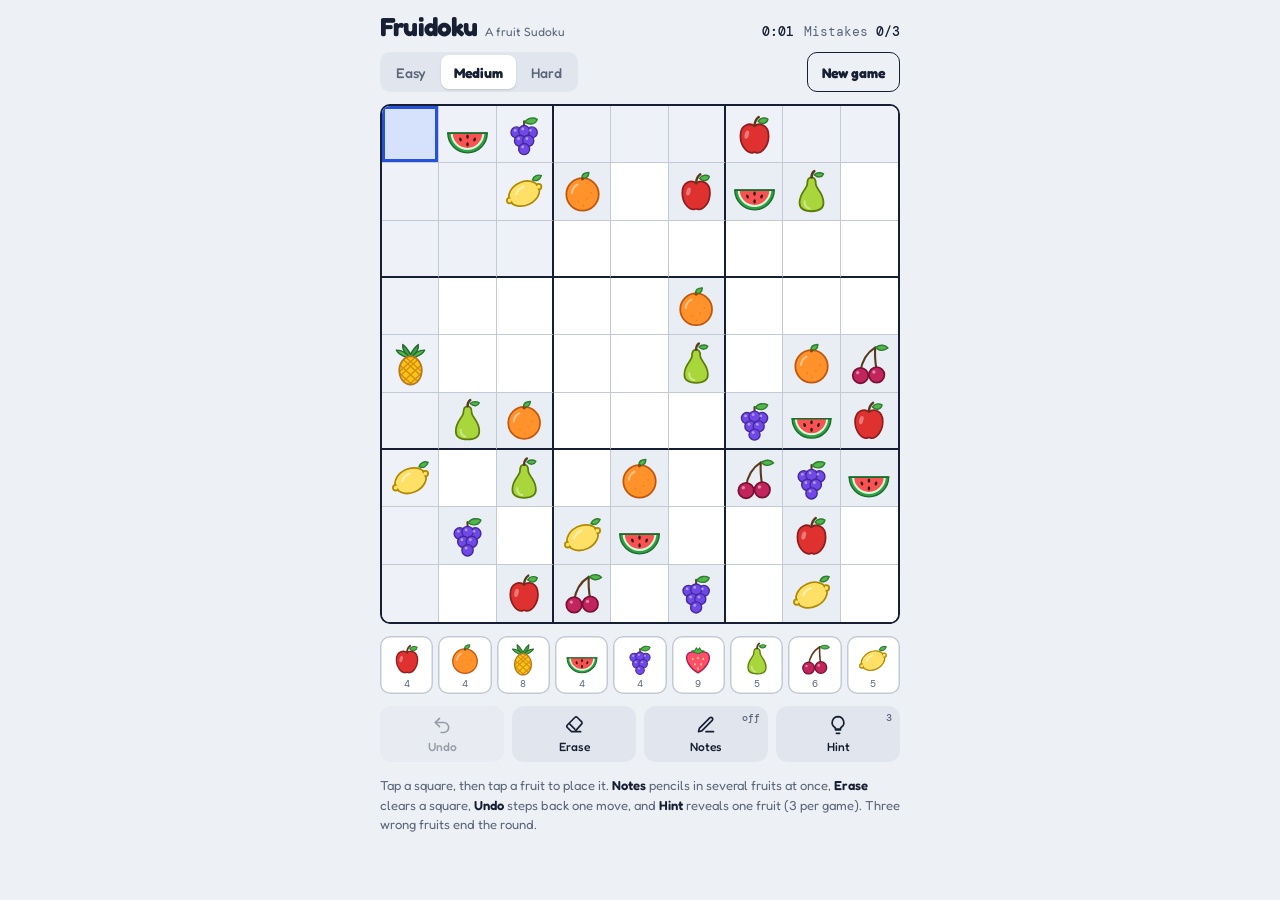
==== commit a6ae02ab: "Divided code into logical files" ====
--- a/fruidoku/index.html
+++ b/fruidoku/index.html
@@ -4,275 +4,7 @@
 <link rel="preconnect" href="https://fonts.googleapis.com">
 <link rel="preconnect" href="https://fonts.gstatic.com" crossorigin>
 <link rel="stylesheet" href="https://fonts.googleapis.com/css2?family=Fredoka:wght@400..700&family=DM+Mono:wght@400;500&display=swap">
-<style>
-/* Layout: one centred column. The board is the hero; stats sit above it, tools and number pad below it. */
-/* Colour plan: cool blue-grey ground so the fruit colours stand out. Blue for actions and selection, berry red for mistakes. */
-:root {
-  --bg: #edf0f4;
-  --surface: #ffffff;
-  --ink: #172033;
-  --muted: #5b6679;
-  --line: #c3cad6;
-  --line-strong: #172033;
-  --accent: #2552d9;
-  --accent-ink: #ffffff;
-  --select-bg: #d6e2fb;
-  --select-ring: #2552d9;
-  --given-bg: #e9edf4;
-  --same: #e2eaf9;
-  --peer: #eef2f8;
-  --bad: #c62f3e;
-  --bad-soft: #fbdde0;
-  --panel: #e1e6ee;
-  --font-display: "Fredoka", "Nunito", system-ui, -apple-system, "Segoe UI", sans-serif;
-  --font-mono: "DM Mono", ui-monospace, "SF Mono", Menlo, monospace;
-}
-@media (prefers-color-scheme: dark) {
-  :root:not([data-theme="light"]) {
-    --bg: #0f141d; --surface: #172030; --ink: #e8edf6; --muted: #93a0b8;
-    --line: #2c3850; --line-strong: #8fa0be; --accent: #7fa2ff; --accent-ink: #0f141d;
-    --select-bg: #29407a; --select-ring: #7fa2ff; --given-bg: #1d2740; --same: #22345f;
-    --peer: #1c2638; --bad: #ff8a94; --bad-soft: #4a222a; --panel: #1f2a3e; color-scheme: dark;
-  }
-}
-:root[data-theme="dark"] {
-  --bg: #0f141d; --surface: #172030; --ink: #e8edf6; --muted: #93a0b8;
-  --line: #2c3850; --line-strong: #8fa0be; --accent: #7fa2ff; --accent-ink: #0f141d;
-  --select-bg: #29407a; --select-ring: #7fa2ff; --given-bg: #1d2740; --same: #22345f;
-  --peer: #1c2638; --bad: #ff8a94; --bad-soft: #4a222a; --panel: #1f2a3e; color-scheme: dark;
-}
-
-* { box-sizing: border-box; }
-body {
-  background: var(--bg);
-  color: var(--ink);
-  font-family: var(--font-display);
-  padding-block: 14px 24px;
-  padding-left: max(16px, env(safe-area-inset-left, 0px));
-  padding-right: max(16px, env(safe-area-inset-right, 0px));
-  display: flex;
-  justify-content: center;
-  -webkit-tap-highlight-color: transparent;
-}
-button { font: inherit; color: inherit; }
-
-.app {
-  width: min(100%, 520px, max(300px, calc(100svh - 330px)));
-  min-width: 0;
-  display: flex;
-  flex-direction: column;
-  gap: 12px;
-}
-
-/* Header: title on the left, timer and mistakes on the right */
-.top { display: flex; align-items: baseline; justify-content: space-between; flex-wrap: wrap; gap: 4px 12px; }
-.brand { display: flex; align-items: baseline; gap: 8px; min-width: 0; }
-.tagline { font-size: 12px; color: var(--muted); white-space: nowrap; }
-h1 { margin: 0; font-size: 26px; font-weight: 800; letter-spacing: -0.03em; line-height: 1; text-wrap: balance; }
-.stats { display: flex; gap: 10px; margin-left: auto; font-family: var(--font-mono); font-size: 13px; color: var(--muted); font-variant-numeric: tabular-nums; }
-.stats b { color: var(--ink); font-weight: 500; }
-.stats .warn b { color: var(--bad); }
-
-/* Difficulty switch and New game button */
-.bar { display: flex; align-items: center; justify-content: space-between; gap: 10px; flex-wrap: wrap; }
-.seg { display: inline-flex; background: var(--panel); border-radius: 10px; padding: 3px; gap: 2px; }
-.seg button {
-  border: 0; background: transparent; padding: 7px 13px; border-radius: 8px;
-  font-size: 14px; font-weight: 500; color: var(--muted); cursor: pointer; min-height: 34px;
-}
-.seg button[aria-checked="true"] { background: var(--surface); color: var(--ink); font-weight: 700; box-shadow: 0 1px 2px rgba(0,0,0,.15); }
-.ghost {
-  border: 1.5px solid var(--line-strong); background: transparent; border-radius: 10px;
-  padding: 7px 14px; font-size: 14px; font-weight: 700; cursor: pointer; min-height: 40px;
-}
-
-/* The 9x9 board. container-type lets digits scale with the board width (cqw units). */
-.board {
-  display: grid;
-  grid-template-columns: repeat(9, 1fr);
-  grid-template-rows: repeat(9, 1fr);
-  aspect-ratio: 1;
-  width: 100%;
-  max-width: 100%;
-  container-type: inline-size;
-  background: var(--surface);
-  border: 2px solid var(--line-strong);
-  border-radius: 10px;
-  overflow: hidden;
-}
-/* One cell. Thin lines everywhere; .cr / .cb add thick lines between 3x3 boxes; .ce / .be remove the outer edge. */
-.cell {
-  appearance: none; margin: 0; padding: 0; min-width: 0; min-height: 0;
-  position: relative; background: var(--surface); color: var(--ink);
-  border: 0; border-right: 1px solid var(--line); border-bottom: 1px solid var(--line);
-  cursor: pointer; display: grid; place-items: center; font-family: var(--font-display);
-}
-.cell.cr { border-right: 2px solid var(--line-strong); }
-.cell.cb { border-bottom: 2px solid var(--line-strong); }
-.cell.ce { border-right: 0; }
-.cell.be { border-bottom: 0; }
-/* Highlight states, weakest to strongest: same row/column/box, same digit, selected cell. Wrong digits go red. */
-.cell.given { background: var(--given-bg); }
-.cell.peer { background: var(--peer); }
-.cell.same { background: var(--same); }
-.cell.sel { background: var(--select-bg); box-shadow: inset 0 0 0 3px var(--select-ring); z-index: 1; }
-.cell.bad { background: var(--bad-soft); box-shadow: inset 0 0 0 2px var(--bad); }
-.cell:focus-visible { outline: 2px solid var(--select-ring); outline-offset: -3px; z-index: 2; }
-/* Fruit icons: each digit 1-9 is drawn as one fruit (see the <symbol> sheet in the HTML). */
-.v { width: 80%; height: 80%; display: block; }
-.v svg, .nt i svg, .key .d svg { display: block; width: 100%; height: 100%; }
-/* Pencil marks: a 3x3 grid of small digits inside the cell, shown only while the cell is empty */
-.nt { position: absolute; inset: 7%; display: grid; grid-template-columns: repeat(3, 1fr); grid-template-rows: repeat(3, 1fr); pointer-events: none; }
-.nt i {
-  visibility: hidden; font-style: normal; font-family: var(--font-mono);
-  display: grid; place-items: center; line-height: 1;
-}
-.nt i.on { visibility: visible; }
-.cell.hasv .nt { display: none; }
-
-/* Undo / Erase / Notes / Hint buttons */
-.tools { display: grid; grid-template-columns: repeat(4, 1fr); gap: 8px; }
-.tool {
-  border: 0; background: var(--panel); border-radius: 12px; min-height: 56px; cursor: pointer;
-  display: flex; flex-direction: column; align-items: center; justify-content: center; gap: 4px;
-  font-size: 12px; font-weight: 500; position: relative; padding: 6px 2px;
-}
-.tool svg { width: 20px; height: 20px; }
-.tool[aria-pressed="true"] { background: var(--accent); color: var(--accent-ink); }
-.tool:disabled { opacity: .4; cursor: default; }
-.tool .badge {
-  position: absolute; top: 5px; right: 8px; font-family: var(--font-mono); font-size: 10px; color: var(--muted);
-}
-.tool[aria-pressed="true"] .badge { color: var(--accent-ink); }
-
-/* Number pad: nine buttons in one row, each with a "remaining" counter */
-.pad { display: grid; grid-template-columns: repeat(9, 1fr); gap: 5px; }
-.key {
-  border: 0; background: var(--surface); border-radius: 10px; min-height: 58px; cursor: pointer; min-width: 0;
-  display: flex; flex-direction: column; align-items: center; justify-content: center; gap: 3px;
-  box-shadow: inset 0 0 0 1.5px var(--line); padding: 4px 0;
-}
-.key .d { width: min(34px, 82%); aspect-ratio: 1; display: block; }
-.key .n { font-family: var(--font-mono); font-size: 10px; color: var(--muted); line-height: 1; }
-.key:active { background: var(--select-bg); }
-.key:disabled { opacity: .3; cursor: default; }
-.tool:focus-visible, .key:focus-visible, .ghost:focus-visible, .seg button:focus-visible, .go:focus-visible { outline: 2px solid var(--accent); outline-offset: 2px; }
-
-
-/* Short description of the controls under the game */
-.help { margin: 2px 0 0; font-size: 13px; line-height: 1.5; color: var(--muted); text-wrap: pretty; }
-.help b { color: var(--ink); font-weight: 600; }
-
-/* Dialog overlay for the win, game-over and confirm messages */
-.overlay {
-  position: fixed; inset: 0; z-index: 20; display: grid; place-items: center;
-  background: rgba(10, 14, 22, .55);
-  padding: max(16px, env(safe-area-inset-top, 0px)) max(16px, env(safe-area-inset-right, 0px)) max(16px, env(safe-area-inset-bottom, 0px)) max(16px, env(safe-area-inset-left, 0px));
-}
-.card { background: var(--surface); color: var(--ink); border-radius: 16px; padding: 24px; width: min(100%, 340px); display: flex; flex-direction: column; gap: 14px; }
-.card h2 { margin: 0; font-size: 26px; letter-spacing: -0.03em; font-weight: 800; text-wrap: balance; }
-.card p { margin: 0; color: var(--muted); font-size: 15px; line-height: 1.5; }
-.facts { display: grid; grid-template-columns: repeat(3, 1fr); gap: 8px; font-family: var(--font-mono); }
-.facts div { background: var(--panel); border-radius: 10px; padding: 10px 6px; text-align: center; }
-.facts b { display: block; font-size: 18px; font-weight: 500; color: var(--ink); }
-.facts span { font-size: 11px; color: var(--muted); }
-.go { border: 0; background: var(--accent); color: var(--accent-ink); border-radius: 12px; min-height: 48px; font-size: 16px; font-weight: 700; cursor: pointer; }
-.go.alt { background: transparent; color: var(--ink); box-shadow: inset 0 0 0 1.5px var(--line-strong); }
-
-/* Slightly smaller controls on narrow phones */
-@media (max-width: 420px) {
-  h1 { font-size: 22px; }
-  .key { min-height: 52px; }
-  .seg button { padding: 7px 10px; }
-}
-@media (prefers-reduced-motion: no-preference) {
-  .cell, .tool, .key { transition: background-color .12s ease; }
-}
-</style>
-
-<!-- Fruit drawings. Fruit n stands for digit n. They are referenced with <use href="#fruit-n"> so they are defined only once. -->
-<svg width="0" height="0" style="position:absolute" aria-hidden="true" focusable="false">
-  <defs>
-    <!-- 1 Apple -->
-    <symbol id="fruit-1" viewBox="0 0 64 64">
-      <path d="M32 20c-6-5-20-3-20 14 0 14 9 24 16 24 2 0 3-1 4-1s2 1 4 1c7 0 16-10 16-24 0-17-14-19-20-14z" fill="#e03131" stroke="#8f1d1d" stroke-width="2.5" stroke-linejoin="round"/>
-      <path d="M32 20c0-6 2-10 6-13" fill="none" stroke="#5b3a1e" stroke-width="3.5" stroke-linecap="round"/>
-      <path d="M37 13c4-6 11-5 14-3-1 6-8 9-14 3z" fill="#51b848" stroke="#2e7d32" stroke-width="2" stroke-linejoin="round"/>
-      <ellipse cx="21" cy="32" rx="3" ry="6" fill="#fff" opacity=".35" transform="rotate(15 21 32)"/>
-    </symbol>
-    <!-- 2 Orange -->
-    <symbol id="fruit-2" viewBox="0 0 64 64">
-      <circle cx="32" cy="36" r="23" fill="#ff922b" stroke="#c2570c" stroke-width="2.5"/>
-      <path d="M31 13c0-5 4-8 10-8 0 6-4 9-10 8z" fill="#51b848" stroke="#2e7d32" stroke-width="2" stroke-linejoin="round"/>
-      <circle cx="32" cy="14" r="2.5" fill="#8a4a0f"/>
-      <path d="M17 34a15 15 0 0 1 8-12" fill="none" stroke="#fff" stroke-width="3" stroke-linecap="round" opacity=".45"/>
-      <g fill="#e8710f" opacity=".6"><circle cx="38" cy="42" r="1.2"/><circle cx="26" cy="46" r="1.2"/><circle cx="44" cy="34" r="1.2"/><circle cx="33" cy="52" r="1.2"/></g>
-    </symbol>
-    <!-- 3 Pineapple -->
-    <symbol id="fruit-3" viewBox="0 0 64 64">
-      <clipPath id="pineapple-body"><ellipse cx="32" cy="42" rx="16" ry="20"/></clipPath>
-      <path d="M32 26C25 18 20 14 21 5c4 3 8 8 11 14 3-6 7-11 11-14 1 9-4 13-11 21z" fill="#3f9e45" stroke="#25692b" stroke-width="2" stroke-linejoin="round"/>
-      <path d="M32 26C24 22 15 20 12 13c7 0 15 4 20 13zM32 26c8-4 17-6 20-13-7 0-15 4-20 13z" fill="#51b848" stroke="#25692b" stroke-width="2" stroke-linejoin="round"/>
-      <ellipse cx="32" cy="42" rx="16" ry="20" fill="#fcc419"/>
-      <g clip-path="url(#pineapple-body)" stroke="#c77d0a" stroke-width="2" opacity=".75">
-        <path d="M10 28l44 40M10 40l44 40M10 16l44 40M10 52l32 30M24 22l40 36"/>
-        <path d="M54 28L10 68M54 40L10 80M54 16L10 56M54 52L22 82M40 22L0 58"/>
-      </g>
-      <ellipse cx="32" cy="42" rx="16" ry="20" fill="none" stroke="#b7791f" stroke-width="2.5"/>
-    </symbol>
-    <!-- 4 Watermelon slice -->
-    <symbol id="fruit-4" viewBox="0 0 64 64">
-      <g transform="translate(0 6)">
-        <path d="M4 24a28 28 0 0 0 56 0z" fill="#2f9e44" stroke="#1d6b2d" stroke-width="2" stroke-linejoin="round"/>
-        <path d="M8 24a24 24 0 0 0 48 0z" fill="#d3f9d8"/>
-        <path d="M11 24a21 21 0 0 0 42 0z" fill="#fa5252"/>
-        <g fill="#2b1d12"><ellipse cx="22" cy="33" rx="1.8" ry="3" transform="rotate(-20 22 33)"/><ellipse cx="32" cy="40" rx="1.8" ry="3"/><ellipse cx="42" cy="33" rx="1.8" ry="3" transform="rotate(20 42 33)"/><ellipse cx="32" cy="29" rx="1.8" ry="3"/></g>
-        <path d="M4 24h56" stroke="#1d6b2d" stroke-width="2.5" stroke-linecap="round"/>
-      </g>
-    </symbol>
-    <!-- 5 Grapes -->
-    <symbol id="fruit-5" viewBox="0 0 64 64">
-      <path d="M32 22v-9" stroke="#5b3a1e" stroke-width="3" stroke-linecap="round"/>
-      <path d="M33 14c4-7 13-7 18-4-2 7-11 9-18 4z" fill="#51b848" stroke="#2e7d32" stroke-width="2" stroke-linejoin="round"/>
-      <g fill="#7048e8" stroke="#45299c" stroke-width="2">
-        <circle cx="21" cy="29" r="8"/><circle cx="43" cy="29" r="8"/><circle cx="32" cy="27" r="8"/>
-        <circle cx="26" cy="41" r="8"/><circle cx="38" cy="41" r="8"/><circle cx="32" cy="53" r="8"/>
-      </g>
-      <g fill="#fff" opacity=".45"><circle cx="19" cy="26" r="2"/><circle cx="30" cy="24" r="2"/><circle cx="41" cy="26" r="2"/><circle cx="24" cy="38" r="2"/><circle cx="36" cy="38" r="2"/><circle cx="30" cy="50" r="2"/></g>
-    </symbol>
-    <!-- 6 Strawberry -->
-    <symbol id="fruit-6" viewBox="0 0 64 64">
-      <path d="M32 58C16 49 9 35 11 26c2-8 12-9 21-5 9-4 19-3 21 5 2 9-5 23-21 32z" fill="#ff4d6d" stroke="#a61e4d" stroke-width="2.5" stroke-linejoin="round"/>
-      <path d="M32 22l-12-5 6-1 3-5 3 4 3-4 3 5 6 1z" fill="#51b848" stroke="#2e7d32" stroke-width="2" stroke-linejoin="round"/>
-      <g fill="#ffe066"><ellipse cx="22" cy="32" rx="1.5" ry="2.4"/><ellipse cx="32" cy="30" rx="1.5" ry="2.4"/><ellipse cx="42" cy="32" rx="1.5" ry="2.4"/><ellipse cx="26" cy="42" rx="1.5" ry="2.4"/><ellipse cx="38" cy="42" rx="1.5" ry="2.4"/><ellipse cx="32" cy="50" rx="1.5" ry="2.4"/></g>
-    </symbol>
-    <!-- 7 Pear -->
-    <symbol id="fruit-7" viewBox="0 0 64 64">
-      <path d="M32 12c-4 0-6 4-6 9 0 7-11 12-11 27 0 9 8 12 17 12s17-3 17-12c0-15-11-20-11-27 0-5-2-9-6-9z" fill="#a9d63a" stroke="#5c7c0b" stroke-width="2.5" stroke-linejoin="round"/>
-      <path d="M32 12c0-4 1-7 4-9" fill="none" stroke="#5b3a1e" stroke-width="3.5" stroke-linecap="round"/>
-      <path d="M36 8c4-4 10-3 13-1-2 5-8 6-13 1z" fill="#51b848" stroke="#2e7d32" stroke-width="2" stroke-linejoin="round"/>
-      <path d="M22 46c0 6 3 9 7 10" fill="none" stroke="#fff" stroke-width="3" stroke-linecap="round" opacity=".4"/>
-    </symbol>
-    <!-- 8 Cherries -->
-    <symbol id="fruit-8" viewBox="0 0 64 64">
-      <path d="M20 44C22 26 30 16 41 9M43 43C41 30 40 18 41 9" fill="none" stroke="#5b3a1e" stroke-width="3" stroke-linecap="round"/>
-      <path d="M42 9c6-5 14-3 17 1-6 5-14 4-17-1z" fill="#51b848" stroke="#2e7d32" stroke-width="2" stroke-linejoin="round"/>
-      <circle cx="20" cy="49" r="11" fill="#c2255c" stroke="#7a1238" stroke-width="2.5"/>
-      <circle cx="43" cy="48" r="11" fill="#c2255c" stroke="#7a1238" stroke-width="2.5"/>
-      <g fill="#fff" opacity=".45"><circle cx="16" cy="45" r="2.4"/><circle cx="39" cy="44" r="2.4"/></g>
-    </symbol>
-    <!-- 9 Lemon -->
-    <symbol id="fruit-9" viewBox="0 0 64 64">
-      <g fill="#ffe066" stroke="#b08a00" stroke-width="2.5" stroke-linejoin="round">
-        <ellipse cx="32" cy="35" rx="23" ry="17" transform="rotate(-25 32 35)"/>
-        <circle cx="11" cy="45" r="4"/><circle cx="53" cy="25" r="4"/>
-      </g>
-      <ellipse cx="32" cy="35" rx="21" ry="15" transform="rotate(-25 32 35)" fill="#ffe066"/>
-      <path d="M44 15c2-6 8-8 13-6-2 6-7 9-13 6z" fill="#51b848" stroke="#2e7d32" stroke-width="2" stroke-linejoin="round"/>
-      <path d="M20 36c2-6 6-9 11-11" fill="none" stroke="#fff" stroke-width="3" stroke-linecap="round" opacity=".5"/>
-    </symbol>
-  </defs>
-</svg>
+<link rel="stylesheet" href="css/styles.css">
 
 <!-- Game screen: header, difficulty, board, tools, number pad -->
 <main class="app">
@@ -319,727 +51,16 @@
   </div>
 </div>
 
-<script>
-(function () {
-  'use strict';
+<!-- Scripts run in this order. Each file lists what it needs at the top. -->
+<script src="js/config.js"></script>
+<script src="js/board-geometry.js"></script>
+<script src="js/utils.js"></script>
+<script src="js/assets.js"></script>
+<script src="js/generator.js"></script>
+<script src="js/game-state.js"></script>
+<script src="js/board-view.js"></script>
+<script src="js/actions.js"></script>
+<script src="js/dialogs.js"></script>
+<script src="js/main.js"></script>
 
-  /* =====================================================================
-     SETTINGS
-     ===================================================================== */
-
-  // Bumped from v1 because the saved-game format changed with the renaming.
-  const STORAGE_KEY = 'nine-by-nine-v2';  // the saved format is unchanged, so earlier games still load
-  const CELL_COUNT = 81;
-  const MAX_MISTAKES = 3;
-  const MAX_HINTS = 3;
-
-  // How many numbers are pre-filled ("clues") at each difficulty. Fewer clues = harder.
-  const CLUES_BY_LEVEL = { easy: 40, medium: 32, hard: 26 };
-  const LEVEL_LABEL = { easy: 'Easy', medium: 'Medium', hard: 'Hard' };
-
-  // Each digit 1-9 is shown as one fruit. FRUIT_NAMES[0] is the fruit for digit 1, and so on.
-  // The drawings live in the <symbol> sheet at the top of the page (ids fruit-1 ... fruit-9).
-  const FRUIT_NAMES = ['Apple', 'Orange', 'Pineapple', 'Watermelon', 'Grapes', 'Strawberry', 'Pear', 'Cherries', 'Lemon'];
-
-  // Returns the SVG markup that draws the fruit for a digit.
-  function fruitIcon(digit) {
-    return '<svg viewBox="0 0 64 64" aria-hidden="true"><use href="#fruit-' + digit + '"/></svg>';
-  }
-
-  // Removing clues one by one can take a while; stop after this long and keep what we have.
-  const MAX_GENERATION_MS = 1500;
-
-  /* =====================================================================
-     BOARD GEOMETRY
-     Cells are numbered 0..80, left to right, top to bottom:
-       row = floor(cell / 9), column = cell % 9
-     A "box" is one of the nine 3x3 blocks, numbered 0..8 in the same order.
-     ===================================================================== */
-
-  const boxIndexOfCell = [];  // boxIndexOfCell[cell] -> which 3x3 box the cell is in
-  const peerCellsOf = [];     // peerCellsOf[cell]    -> the 20 cells sharing its row, column or box
-
-  for (let cell = 0; cell < CELL_COUNT; cell++) {
-    const row = Math.floor(cell / 9);
-    const column = cell % 9;
-    boxIndexOfCell.push(Math.floor(row / 3) * 3 + Math.floor(column / 3));
-  }
-
-  for (let cell = 0; cell < CELL_COUNT; cell++) {
-    const peers = [];
-    for (let other = 0; other < CELL_COUNT; other++) {
-      if (other === cell) continue;
-      const sameRow = Math.floor(cell / 9) === Math.floor(other / 9);
-      const sameColumn = cell % 9 === other % 9;
-      const sameBox = boxIndexOfCell[cell] === boxIndexOfCell[other];
-      if (sameRow || sameColumn || sameBox) peers.push(other);
-    }
-    peerCellsOf.push(peers);
-  }
-
-  // Fisher-Yates shuffle: puts the array in random order (changes the array itself).
-  function shuffleInPlace(items) {
-    for (let i = items.length - 1; i > 0; i--) {
-      const j = Math.floor(Math.random() * (i + 1));
-      const swap = items[i];
-      items[i] = items[j];
-      items[j] = swap;
-    }
-    return items;
-  }
-
-  /* =====================================================================
-     PUZZLE GENERATION
-     1. Fill a complete valid grid using a randomised solver.
-     2. Remove numbers one at a time, but only keep a removal if the puzzle
-        still has exactly one solution.
-     ===================================================================== */
-
-  /*
-    Backtracking solver.
-
-    `grid` is an array of 81 digits, with 0 meaning empty.
-    The solver tracks which digits are already used in each row, column and
-    box as bitmasks: digit d is stored as bit (d - 1), so 1 -> 0b000000001
-    and 9 -> 0b100000000.
-
-    It always fills the empty cell with the fewest possible digits first,
-    which keeps the search very small.
-
-    It stops once it has found `solutionLimit` solutions. Passing 2 is
-    enough to answer "is this solution unique?".
-    With `randomizeOrder` it tries digits in random order, which is how we
-    create a random complete grid from an empty one.
-
-    Returns how many solutions it found and a copy of the first one.
-  */
-  function solveGrid(grid, solutionLimit, randomizeOrder) {
-    const rowDigitMasks = new Array(9).fill(0);
-    const columnDigitMasks = new Array(9).fill(0);
-    const boxDigitMasks = new Array(9).fill(0);
-    const workingGrid = grid.slice(); // never modify the caller's grid
-    let solutionCount = 0;
-    let firstSolution = null;
-
-    // Record the digits that are already on the board.
-    for (let cell = 0; cell < CELL_COUNT; cell++) {
-      const digit = workingGrid[cell];
-      if (digit) {
-        const digitBit = 1 << (digit - 1);
-        rowDigitMasks[Math.floor(cell / 9)] |= digitBit;
-        columnDigitMasks[cell % 9] |= digitBit;
-        boxDigitMasks[boxIndexOfCell[cell]] |= digitBit;
-      }
-    }
-
-    function search() {
-      // Step 1: find the empty cell with the fewest candidate digits.
-      let bestCell = -1;
-      let bestCandidates = 0;     // bitmask of digits that fit in bestCell
-      let bestCandidateCount = 10;
-
-      for (let cell = 0; cell < CELL_COUNT; cell++) {
-        if (workingGrid[cell]) continue;
-        const usedDigits = rowDigitMasks[Math.floor(cell / 9)] | columnDigitMasks[cell % 9] | boxDigitMasks[boxIndexOfCell[cell]];
-        const candidates = ~usedDigits & 0b111111111;
-
-        // Count the set bits in `candidates`.
-        let candidateCount = 0;
-        let remaining = candidates;
-        while (remaining) {
-          remaining &= remaining - 1; // clears the lowest set bit
-          candidateCount++;
-        }
-
-        if (candidateCount < bestCandidateCount) {
-          bestCandidateCount = candidateCount;
-          bestCell = cell;
-          bestCandidates = candidates;
-          if (candidateCount <= 1) break; // can't do better than 0 or 1
-        }
-      }
-
-      // Step 2: no empty cell left means the grid is solved.
-      if (bestCell < 0) {
-        solutionCount++;
-        if (!firstSolution) firstSolution = workingGrid.slice();
-        return;
-      }
-
-      // An empty cell with no candidates is a dead end: go back and try something else.
-      if (bestCandidateCount === 0) return;
-
-      // Step 3: try each candidate digit in the chosen cell.
-      const digitsToTry = [];
-      for (let digitIndex = 0; digitIndex < 9; digitIndex++) {
-        if (bestCandidates & (1 << digitIndex)) digitsToTry.push(digitIndex);
-      }
-      if (randomizeOrder) shuffleInPlace(digitsToTry);
-
-      const row = Math.floor(bestCell / 9);
-      const column = bestCell % 9;
-      const box = boxIndexOfCell[bestCell];
-
-      for (const digitIndex of digitsToTry) {
-        const digitBit = 1 << digitIndex;
-
-        // Place the digit and mark it as used...
-        workingGrid[bestCell] = digitIndex + 1;
-        rowDigitMasks[row] |= digitBit;
-        columnDigitMasks[column] |= digitBit;
-        boxDigitMasks[box] |= digitBit;
-
-        search(); // ...then solve the rest of the grid.
-
-        // Undo the placement before trying the next digit.
-        workingGrid[bestCell] = 0;
-        rowDigitMasks[row] &= ~digitBit;
-        columnDigitMasks[column] &= ~digitBit;
-        boxDigitMasks[box] &= ~digitBit;
-
-        if (solutionCount >= solutionLimit) return;
-      }
-    }
-
-    search();
-    return { solutionCount, firstSolution };
-  }
-
-  // Builds a puzzle for the given level. Returns the puzzle (with blanks) and its solution.
-  function generatePuzzle(level) {
-    const emptyGrid = new Array(CELL_COUNT).fill(0);
-    const solvedGrid = solveGrid(emptyGrid, 1, true).firstSolution;
-
-    const puzzleGrid = solvedGrid.slice();
-    const removalOrder = shuffleInPlace(emptyGrid.map((_, cell) => cell));
-    const targetClues = CLUES_BY_LEVEL[level];
-    let clueCount = CELL_COUNT;
-    const startedAt = Date.now();
-
-    for (const cell of removalOrder) {
-      if (clueCount <= targetClues) break;
-      if (Date.now() - startedAt > MAX_GENERATION_MS) break;
-
-      const removedDigit = puzzleGrid[cell];
-      puzzleGrid[cell] = 0;
-
-      // Keep the removal only if exactly one solution remains.
-      if (solveGrid(puzzleGrid, 2, false).solutionCount === 1) {
-        clueCount--;
-      } else {
-        puzzleGrid[cell] = removedDigit; // put it back
-      }
-    }
-    return { givenDigits: puzzleGrid, solvedDigits: solvedGrid };
-  }
-
-  /* =====================================================================
-     GAME STATE
-     ===================================================================== */
-
-  /*
-    `game` holds everything needed to draw the board and to save it:
-      level            'easy' | 'medium' | 'hard'
-      givenDigits      the puzzle as generated (0 = empty). Never changes.
-      solvedDigits     the unique solution. Used to detect wrong numbers.
-      currentDigits    what is on the board now (givens + the player's entries)
-      pencilNoteMasks  per cell, a bitmask of pencil-mark digits (bit d-1 = digit d)
-      mistakeCount, hintsUsed, elapsedSeconds
-      selectedCell     0..80, or -1 for none
-      isNotesMode      true when number buttons toggle pencil marks
-      isSolved         the puzzle is complete
-      isOutOfMistakes  the player used up all their mistakes
-  */
-  let game = null;
-
-  // Snapshots of the board taken before each move, so Undo can step back.
-  let undoStack = [];
-
-  function createGame(level, puzzle) {
-    return {
-      level: level,
-      givenDigits: puzzle.givenDigits,
-      solvedDigits: puzzle.solvedDigits,
-      currentDigits: puzzle.givenDigits.slice(),
-      pencilNoteMasks: new Array(CELL_COUNT).fill(0),
-      mistakeCount: 0,
-      hintsUsed: 0,
-      elapsedSeconds: 0,
-      selectedCell: -1,
-      isNotesMode: false,
-      isSolved: false,
-      isOutOfMistakes: false
-    };
-  }
-
-  // First cell that does not yet hold its correct digit. Used as the starting selection.
-  function firstUnsolvedCell() {
-    for (let cell = 0; cell < CELL_COUNT; cell++) {
-      if (game.currentDigits[cell] !== game.solvedDigits[cell]) return cell;
-    }
-    return 0;
-  }
-
-  // The game ends when it is solved or the mistakes are used up. Input is locked then.
-  function isGameFinished() {
-    return game.isSolved || game.isOutOfMistakes;
-  }
-
-  /* ---------- Saving to the browser ---------- */
-  // Storage can be blocked (private windows etc.), so every access is wrapped in try/catch.
-
-  function saveGame() {
-    try { localStorage.setItem(STORAGE_KEY, JSON.stringify(game)); } catch (error) { /* ignore */ }
-  }
-
-  // Returns a previously saved, unfinished game, or null if there is none or it looks damaged.
-  function loadSavedGame() {
-    try {
-      const raw = localStorage.getItem(STORAGE_KEY);
-      if (!raw) return null;
-      const saved = JSON.parse(raw);
-      if (!saved || !CLUES_BY_LEVEL[saved.level]) return null;
-
-      const listsAreValid = ['givenDigits', 'solvedDigits', 'currentDigits', 'pencilNoteMasks']
-        .every(name => Array.isArray(saved[name]) && saved[name].length === CELL_COUNT);
-      if (!listsAreValid || saved.isSolved) return null;
-      return saved;
-    } catch (error) {
-      return null;
-    }
-  }
-
-  /* =====================================================================
-     PAGE ELEMENTS
-     ===================================================================== */
-
-  const boardElement = document.getElementById('board');
-  const numberPadElement = document.getElementById('pad');
-  const overlayElement = document.getElementById('overlay');
-
-  const cellButtons = [];          // the 81 board buttons
-  const cellValueElements = [];    // the big digit inside each cell
-  const cellNoteElements = [];     // for each cell, its nine small pencil-mark digits
-  const padKeyButtons = [];        // buttons 1-9 under the board
-  const padKeyCountLabels = [];    // the "how many left" label on each pad button
-
-  // Builds the 81 cells and the 9 number buttons once. After that we only update them.
-  (function buildBoardAndPad() {
-    for (let cell = 0; cell < CELL_COUNT; cell++) {
-      const row = Math.floor(cell / 9);
-      const column = cell % 9;
-
-      const button = document.createElement('button');
-      button.type = 'button';
-      button.dataset.cell = cell;
-
-      // Class names add the thicker lines between the 3x3 boxes (see the CSS).
-      // `cr`/`cb` = thick right/bottom edge, `ce`/`be` = no edge on the last column/row.
-      button.className = 'cell'
-        + (column % 3 === 2 && column < 8 ? ' cr' : '')
-        + (row % 3 === 2 && row < 8 ? ' cb' : '')
-        + (column === 8 ? ' ce' : '')
-        + (row === 8 ? ' be' : '');
-
-      // One big digit plus a 3x3 grid of small pencil marks.
-      let markup = '<span class="v"></span><span class="nt">';
-      for (let digit = 1; digit <= 9; digit++) markup += '<i>' + fruitIcon(digit) + '</i>';
-      button.innerHTML = markup + '</span>';
-
-      boardElement.appendChild(button);
-      cellButtons.push(button);
-      cellValueElements.push(button.firstChild);
-      cellNoteElements.push(Array.from(button.lastChild.children));
-    }
-
-    for (let digit = 1; digit <= 9; digit++) {
-      const key = document.createElement('button');
-      key.type = 'button';
-      key.className = 'key';
-      key.dataset.digit = digit;
-      key.setAttribute('aria-label', 'Enter ' + FRUIT_NAMES[digit - 1]);
-      key.innerHTML = '<span class="d">' + fruitIcon(digit) + '</span><span class="n"></span>';
-      numberPadElement.appendChild(key);
-      padKeyButtons.push(key);
-      padKeyCountLabels.push(key.lastChild);
-    }
-  })();
-
-  // 75 seconds -> "1:15"
-  function formatTime(totalSeconds) {
-    const minutes = Math.floor(totalSeconds / 60);
-    const seconds = totalSeconds % 60;
-    return minutes + ':' + (seconds < 10 ? '0' : '') + seconds;
-  }
-
-  /* =====================================================================
-     DRAWING
-     renderGame() makes the page match the `game` object. It is called after
-     every change, so the rest of the code never edits the display directly.
-     ===================================================================== */
-
-  function renderGame() {
-    const selectedCell = game.selectedCell;
-    const selectedDigit = selectedCell >= 0 ? game.currentDigits[selectedCell] : 0;
-    const selectedPeers = selectedCell >= 0 ? peerCellsOf[selectedCell] : [];
-    const correctDigitCounts = new Array(10).fill(0); // index = digit 1..9
-
-    for (let cell = 0; cell < CELL_COUNT; cell++) {
-      const digit = game.currentDigits[cell];
-      const button = cellButtons[cell];
-      const isGiven = game.givenDigits[cell] !== 0;
-      const isWrong = digit !== 0 && digit !== game.solvedDigits[cell];
-
-      if (digit && !isWrong) correctDigitCounts[digit]++;
-
-      // Classes decide colours: player digit, wrong digit, selection, highlights.
-      button.classList.toggle('given', isGiven);
-      button.classList.toggle('bad', isWrong);
-      button.classList.toggle('hasv', digit !== 0);
-      button.classList.toggle('sel', cell === selectedCell);
-      button.classList.toggle('peer', selectedCell >= 0 && cell !== selectedCell && selectedPeers.includes(cell));
-      button.classList.toggle('same', selectedDigit !== 0 && digit === selectedDigit && cell !== selectedCell);
-
-      // Draw the fruit for this digit. The markup is only rebuilt when the digit changes.
-      if (cellValueElements[cell].dataset.digit !== String(digit)) {
-        cellValueElements[cell].dataset.digit = digit;
-        cellValueElements[cell].innerHTML = digit ? fruitIcon(digit) : '';
-      }
-
-      // Show pencil marks only on empty cells.
-      if (!digit) {
-        for (let digitIndex = 0; digitIndex < 9; digitIndex++) {
-          const markIsSet = (game.pencilNoteMasks[cell] & (1 << digitIndex)) !== 0;
-          cellNoteElements[cell][digitIndex].classList.toggle('on', markIsSet);
-        }
-      }
-
-      button.setAttribute('aria-label',
-        'Row ' + (Math.floor(cell / 9) + 1) + ', column ' + (cell % 9 + 1) + ', '
-        + (digit ? (isGiven ? 'given ' : '') + FRUIT_NAMES[digit - 1] : 'empty'));
-    }
-
-    // Number pad: show how many of each digit are still missing, and disable finished digits.
-    for (let digit = 1; digit <= 9; digit++) {
-      const remaining = 9 - correctDigitCounts[digit];
-      padKeyCountLabels[digit - 1].textContent = remaining > 0 ? remaining : '';
-      padKeyButtons[digit - 1].disabled = remaining <= 0;
-    }
-
-    // Header and tool buttons.
-    document.getElementById('timer').textContent = formatTime(game.elapsedSeconds);
-    document.getElementById('miss').textContent = game.mistakeCount + '/' + MAX_MISTAKES;
-    document.getElementById('miss-wrap').className = game.mistakeCount > 0 ? 'warn' : '';
-
-    document.getElementById('notes').setAttribute('aria-pressed', game.isNotesMode ? 'true' : 'false');
-    document.getElementById('notes-badge').textContent = game.isNotesMode ? 'on' : 'off';
-
-    const hintsLeft = MAX_HINTS - game.hintsUsed;
-    document.getElementById('hint-badge').textContent = hintsLeft;
-    document.getElementById('hint').disabled = hintsLeft <= 0;
-    document.getElementById('undo').disabled = undoStack.length === 0;
-
-    // Difficulty switch: mark the current level.
-    ['easy', 'medium', 'hard'].forEach(function (level) {
-      document.getElementById('lv-' + level).setAttribute('aria-checked', game.level === level ? 'true' : 'false');
-    });
-  }
-
-  /* =====================================================================
-     PLAYER ACTIONS
-     ===================================================================== */
-
-  // Saves a snapshot of the board so the next change can be undone.
-  function rememberStateForUndo() {
-    undoStack.push({
-      digits: game.currentDigits.slice(),
-      noteMasks: game.pencilNoteMasks.slice()
-    });
-    if (undoStack.length > 200) undoStack.shift(); // keep memory bounded
-  }
-
-  // After a correct digit is placed, that digit can no longer be a candidate in any peer cell.
-  function removeNoteFromPeers(cell, digit) {
-    const digitBitCleared = ~(1 << (digit - 1));
-    for (const peer of peerCellsOf[cell]) game.pencilNoteMasks[peer] &= digitBitCleared;
-  }
-
-  // Runs after every move: checks for a win or a loss, saves, and redraws.
-  function afterMove() {
-    const puzzleIsComplete = game.currentDigits.every((digit, cell) => digit === game.solvedDigits[cell]);
-
-    if (puzzleIsComplete) {
-      game.isSolved = true;
-      showEndDialog(true);
-    } else if (game.mistakeCount >= MAX_MISTAKES) {
-      game.isOutOfMistakes = true;
-      showEndDialog(false);
-    }
-    saveGame();
-    renderGame();
-  }
-
-  // The player tapped a fruit button.
-  function enterDigit(digit) {
-    if (isGameFinished()) return;
-    const cell = game.selectedCell;
-    if (cell < 0 || game.givenDigits[cell]) return; // nothing selected, or a locked starting number
-
-    const existingDigit = game.currentDigits[cell];
-    if (existingDigit && existingDigit === game.solvedDigits[cell]) return; // correct answers are locked
-
-    if (game.isNotesMode) {
-      // Notes mode: flip this digit's pencil mark on or off (XOR toggles one bit).
-      if (existingDigit) return; // marks only go in empty cells
-      rememberStateForUndo();
-      game.pencilNoteMasks[cell] ^= (1 << (digit - 1));
-    } else {
-      if (existingDigit === digit) return; // same wrong digit again: nothing to do
-      rememberStateForUndo();
-      game.currentDigits[cell] = digit;
-      game.pencilNoteMasks[cell] = 0; // a placed digit replaces any pencil marks
-
-      if (digit !== game.solvedDigits[cell]) {
-        game.mistakeCount++; // wrong digit: it stays on the board in red until erased
-      } else {
-        removeNoteFromPeers(cell, digit);
-      }
-    }
-    afterMove();
-  }
-
-  // Clears a wrong digit and/or the pencil marks from the selected cell.
-  function eraseSelectedCell() {
-    if (isGameFinished()) return;
-    const cell = game.selectedCell;
-    if (cell < 0 || game.givenDigits[cell]) return;
-
-    const existingDigit = game.currentDigits[cell];
-    if (existingDigit && existingDigit === game.solvedDigits[cell]) return; // correct answers stay
-    if (!existingDigit && !game.pencilNoteMasks[cell]) return;              // already empty
-
-    rememberStateForUndo();
-    game.currentDigits[cell] = 0;
-    game.pencilNoteMasks[cell] = 0;
-    saveGame();
-    renderGame();
-  }
-
-  // Restores the board to how it was before the last move. (Mistakes already counted stay counted.)
-  function undoLastMove() {
-    if (isGameFinished() || undoStack.length === 0) return;
-    const snapshot = undoStack.pop();
-    game.currentDigits = snapshot.digits;
-    game.pencilNoteMasks = snapshot.noteMasks;
-    saveGame();
-    renderGame();
-  }
-
-  // Reveals the correct digit for the selected cell, or for a random unsolved cell
-  // if nothing useful is selected.
-  function giveHint() {
-    if (isGameFinished() || game.hintsUsed >= MAX_HINTS) return;
-
-    let targetCell = game.selectedCell;
-    const selectionIsUseless = targetCell < 0
-      || game.givenDigits[targetCell]
-      || game.currentDigits[targetCell] === game.solvedDigits[targetCell];
-
-    if (selectionIsUseless) {
-      const unsolvedCells = [];
-      for (let cell = 0; cell < CELL_COUNT; cell++) {
-        if (game.currentDigits[cell] !== game.solvedDigits[cell]) unsolvedCells.push(cell);
-      }
-      if (unsolvedCells.length === 0) return;
-      targetCell = unsolvedCells[Math.floor(Math.random() * unsolvedCells.length)];
-    }
-
-    rememberStateForUndo();
-    game.currentDigits[targetCell] = game.solvedDigits[targetCell];
-    game.pencilNoteMasks[targetCell] = 0;
-    removeNoteFromPeers(targetCell, game.solvedDigits[targetCell]);
-    game.hintsUsed++;
-    game.selectedCell = targetCell;
-    afterMove();
-  }
-
-  // Generates a puzzle and starts playing it. The short timeout lets the browser
-  // update the page before the (brief) generation work begins.
-  function startNewGame(level) {
-    boardElement.setAttribute('aria-busy', 'true');
-    setTimeout(function () {
-      game = createGame(level, generatePuzzle(level));
-      game.selectedCell = firstUnsolvedCell();
-      undoStack = [];
-      hideOverlay();
-      boardElement.removeAttribute('aria-busy');
-      saveGame();
-      renderGame();
-    }, 30);
-  }
-
-  // Same puzzle, back to the starting position (used after running out of mistakes).
-  function restartSamePuzzle() {
-    game = createGame(game.level, { givenDigits: game.givenDigits, solvedDigits: game.solvedDigits });
-    game.selectedCell = firstUnsolvedCell();
-    undoStack = [];
-    hideOverlay();
-    saveGame();
-    renderGame();
-  }
-
-  /* =====================================================================
-     DIALOGS
-     One overlay element is reused for two purposes:
-       'end'     - shown when the puzzle is solved or mistakes run out
-       'confirm' - shown before throwing away a game in progress
-     ===================================================================== */
-
-  function hideOverlay() {
-    overlayElement.hidden = true;
-  }
-
-  function showEndDialog(playerWon) {
-    overlayElement.dataset.mode = 'end';
-    document.getElementById('ov-title').textContent = playerWon ? 'Solved' : 'Out of mistakes';
-    document.getElementById('ov-text').textContent = playerWon
-      ? LEVEL_LABEL[game.level] + ' puzzle complete.'
-      : 'Three wrong numbers ends the round. Try the same puzzle again or start a new one.';
-
-    // Summary tiles: time, mistakes, hints.
-    const factsElement = document.getElementById('ov-facts');
-    factsElement.hidden = false;
-    factsElement.innerHTML = '';
-    [[formatTime(game.elapsedSeconds), 'time'], [game.mistakeCount, 'mistakes'], [game.hintsUsed, 'hints']]
-      .forEach(function (fact) {
-        const tile = document.createElement('div');
-        const value = document.createElement('b');
-        const label = document.createElement('span');
-        value.textContent = fact[0];
-        label.textContent = fact[1];
-        tile.appendChild(value);
-        tile.appendChild(label);
-        factsElement.appendChild(tile);
-      });
-
-    const primaryButton = document.getElementById('ov-primary');
-    const secondaryButton = document.getElementById('ov-secondary');
-    if (playerWon) {
-      primaryButton.textContent = 'New ' + LEVEL_LABEL[game.level].toLowerCase() + ' game';
-      primaryButton.onclick = function () { startNewGame(game.level); };
-      secondaryButton.hidden = true;
-    } else {
-      primaryButton.textContent = 'Try again';
-      primaryButton.onclick = restartSamePuzzle;
-      secondaryButton.hidden = false;
-      secondaryButton.textContent = 'New game';
-      secondaryButton.onclick = function () { startNewGame(game.level); };
-    }
-    overlayElement.hidden = false;
-    primaryButton.focus();
-  }
-
-  // True if the player has entered anything beyond the starting numbers.
-  function hasUnsavedProgress() {
-    if (isGameFinished()) return false;
-    for (let cell = 0; cell < CELL_COUNT; cell++) {
-      if (game.currentDigits[cell] !== game.givenDigits[cell]) return true;
-    }
-    return false;
-  }
-
-  // Used by "New game" and the difficulty switch: asks first if progress would be lost.
-  function requestNewGame(level) {
-    if (!hasUnsavedProgress()) {
-      startNewGame(level);
-      return;
-    }
-    overlayElement.dataset.mode = 'confirm';
-    document.getElementById('ov-title').textContent = 'Start a new game?';
-    document.getElementById('ov-text').textContent = 'You will lose your progress on this puzzle.'
-      + (level !== game.level ? ' The new puzzle will be ' + LEVEL_LABEL[level] + '.' : '');
-    document.getElementById('ov-facts').hidden = true;
-
-    const primaryButton = document.getElementById('ov-primary');
-    const secondaryButton = document.getElementById('ov-secondary');
-    primaryButton.textContent = 'Start new game';
-    primaryButton.onclick = function () { startNewGame(level); };
-    secondaryButton.hidden = false;
-    secondaryButton.textContent = 'Keep playing';
-    secondaryButton.onclick = hideOverlay;
-
-    overlayElement.hidden = false;
-    secondaryButton.focus(); // the safe choice gets focus so a stray Enter keeps the game
-  }
-
-  /* =====================================================================
-     EVENT HANDLERS
-     ===================================================================== */
-
-  // Tapping a cell selects it. One listener on the board handles all 81 cells.
-  boardElement.addEventListener('click', function (event) {
-    const button = event.target.closest('.cell');
-    if (!button) return;
-    game.selectedCell = Number(button.dataset.cell);
-    renderGame();
-  });
-
-  // Number pad (fruit buttons).
-  numberPadElement.addEventListener('click', function (event) {
-    const key = event.target.closest('.key');
-    if (key) enterDigit(Number(key.dataset.digit));
-  });
-
-  // Tool buttons.
-  document.getElementById('undo').addEventListener('click', undoLastMove);
-  document.getElementById('erase').addEventListener('click', eraseSelectedCell);
-  document.getElementById('hint').addEventListener('click', giveHint);
-  document.getElementById('notes').addEventListener('click', function () {
-    game.isNotesMode = !game.isNotesMode;
-    renderGame();
-  });
-
-  // New game and difficulty buttons go through the confirmation check.
-  document.getElementById('new-game').addEventListener('click', function () {
-    requestNewGame(game.level);
-  });
-  document.querySelectorAll('.seg button').forEach(function (button) {
-    button.addEventListener('click', function () {
-      if (button.dataset.level !== game.level) requestNewGame(button.dataset.level);
-    });
-  });
-
-  // Tapping the dark area around the confirmation box closes it.
-  overlayElement.addEventListener('click', function (event) {
-    if (event.target === overlayElement && overlayElement.dataset.mode === 'confirm') hideOverlay();
-  });
-
-  // Timer: counts one second at a time while a game is in progress and the tab is visible.
-  setInterval(function () {
-    if (!game || isGameFinished() || document.hidden) return;
-    game.elapsedSeconds++;
-    document.getElementById('timer').textContent = formatTime(game.elapsedSeconds);
-    if (game.elapsedSeconds % 5 === 0) saveGame(); // save the clock every few seconds
-  }, 1000);
-
-  /* =====================================================================
-     START UP
-     Resume the saved game if there is one, otherwise start a Medium game.
-     ===================================================================== */
-
-  const savedGame = loadSavedGame();
-  if (savedGame) {
-    game = savedGame;
-    if (game.selectedCell < 0 || game.selectedCell >= CELL_COUNT) game.selectedCell = firstUnsolvedCell();
-    undoStack = []; // undo history is not saved
-    renderGame();
-  } else {
-    game = createGame('medium', generatePuzzle('medium'));
-    game.selectedCell = firstUnsolvedCell();
-    renderGame();
-    saveGame();
-  }
-})();
-</script>
-
-</body></html>
+</body></html>
--- a/fruidoku/css/styles.css
+++ b/fruidoku/css/styles.css
@@ -0,0 +1,183 @@
+/* Layout: one centred column. The board is the hero; stats sit above it, tools and number pad below it. */
+/* Colour plan: cool blue-grey ground so the fruit colours stand out. Blue for actions and selection, berry red for mistakes. */
+:root {
+  --bg: #edf0f4;
+  --surface: #ffffff;
+  --ink: #172033;
+  --muted: #5b6679;
+  --line: #c3cad6;
+  --line-strong: #172033;
+  --accent: #2552d9;
+  --accent-ink: #ffffff;
+  --select-bg: #d6e2fb;
+  --select-ring: #2552d9;
+  --given-bg: #e9edf4;
+  --same: #e2eaf9;
+  --peer: #eef2f8;
+  --bad: #c62f3e;
+  --bad-soft: #fbdde0;
+  --panel: #e1e6ee;
+  --font-display: "Fredoka", "Nunito", system-ui, -apple-system, "Segoe UI", sans-serif;
+  --font-mono: "DM Mono", ui-monospace, "SF Mono", Menlo, monospace;
+}
+@media (prefers-color-scheme: dark) {
+  :root:not([data-theme="light"]) {
+    --bg: #0f141d; --surface: #172030; --ink: #e8edf6; --muted: #93a0b8;
+    --line: #2c3850; --line-strong: #8fa0be; --accent: #7fa2ff; --accent-ink: #0f141d;
+    --select-bg: #29407a; --select-ring: #7fa2ff; --given-bg: #1d2740; --same: #22345f;
+    --peer: #1c2638; --bad: #ff8a94; --bad-soft: #4a222a; --panel: #1f2a3e; color-scheme: dark;
+  }
+}
+:root[data-theme="dark"] {
+  --bg: #0f141d; --surface: #172030; --ink: #e8edf6; --muted: #93a0b8;
+  --line: #2c3850; --line-strong: #8fa0be; --accent: #7fa2ff; --accent-ink: #0f141d;
+  --select-bg: #29407a; --select-ring: #7fa2ff; --given-bg: #1d2740; --same: #22345f;
+  --peer: #1c2638; --bad: #ff8a94; --bad-soft: #4a222a; --panel: #1f2a3e; color-scheme: dark;
+}
+
+* { box-sizing: border-box; }
+body {
+  background: var(--bg);
+  color: var(--ink);
+  font-family: var(--font-display);
+  padding-block: 14px 24px;
+  padding-left: max(16px, env(safe-area-inset-left, 0px));
+  padding-right: max(16px, env(safe-area-inset-right, 0px));
+  display: flex;
+  justify-content: center;
+  -webkit-tap-highlight-color: transparent;
+}
+button { font: inherit; color: inherit; }
+
+.app {
+  width: min(100%, 520px, max(300px, calc(100svh - 330px)));
+  min-width: 0;
+  display: flex;
+  flex-direction: column;
+  gap: 12px;
+}
+
+/* Header: title on the left, timer and mistakes on the right */
+.top { display: flex; align-items: baseline; justify-content: space-between; flex-wrap: wrap; gap: 4px 12px; }
+.brand { display: flex; align-items: baseline; gap: 8px; min-width: 0; }
+.tagline { font-size: 12px; color: var(--muted); white-space: nowrap; }
+h1 { margin: 0; font-size: 26px; font-weight: 800; letter-spacing: -0.03em; line-height: 1; text-wrap: balance; }
+.stats { display: flex; gap: 10px; margin-left: auto; font-family: var(--font-mono); font-size: 13px; color: var(--muted); font-variant-numeric: tabular-nums; }
+.stats b { color: var(--ink); font-weight: 500; }
+.stats .warn b { color: var(--bad); }
+
+/* Difficulty switch and New game button */
+.bar { display: flex; align-items: center; justify-content: space-between; gap: 10px; flex-wrap: wrap; }
+.seg { display: inline-flex; background: var(--panel); border-radius: 10px; padding: 3px; gap: 2px; }
+.seg button {
+  border: 0; background: transparent; padding: 7px 13px; border-radius: 8px;
+  font-size: 14px; font-weight: 500; color: var(--muted); cursor: pointer; min-height: 34px;
+}
+.seg button[aria-checked="true"] { background: var(--surface); color: var(--ink); font-weight: 700; box-shadow: 0 1px 2px rgba(0,0,0,.15); }
+.ghost {
+  border: 1.5px solid var(--line-strong); background: transparent; border-radius: 10px;
+  padding: 7px 14px; font-size: 14px; font-weight: 700; cursor: pointer; min-height: 40px;
+}
+
+/* The 9x9 board. container-type lets digits scale with the board width (cqw units). */
+.board {
+  display: grid;
+  grid-template-columns: repeat(9, 1fr);
+  grid-template-rows: repeat(9, 1fr);
+  aspect-ratio: 1;
+  width: 100%;
+  max-width: 100%;
+  container-type: inline-size;
+  background: var(--surface);
+  border: 2px solid var(--line-strong);
+  border-radius: 10px;
+  overflow: hidden;
+}
+/* One cell. Thin lines everywhere; .cr / .cb add thick lines between 3x3 boxes; .ce / .be remove the outer edge. */
+.cell {
+  appearance: none; margin: 0; padding: 0; min-width: 0; min-height: 0;
+  position: relative; background: var(--surface); color: var(--ink);
+  border: 0; border-right: 1px solid var(--line); border-bottom: 1px solid var(--line);
+  cursor: pointer; display: grid; place-items: center; font-family: var(--font-display);
+}
+.cell.cr { border-right: 2px solid var(--line-strong); }
+.cell.cb { border-bottom: 2px solid var(--line-strong); }
+.cell.ce { border-right: 0; }
+.cell.be { border-bottom: 0; }
+/* Highlight states, weakest to strongest: same row/column/box, same digit, selected cell. Wrong digits go red. */
+.cell.given { background: var(--given-bg); }
+.cell.peer { background: var(--peer); }
+.cell.same { background: var(--same); }
+.cell.sel { background: var(--select-bg); box-shadow: inset 0 0 0 3px var(--select-ring); z-index: 1; }
+.cell.bad { background: var(--bad-soft); box-shadow: inset 0 0 0 2px var(--bad); }
+.cell:focus-visible { outline: 2px solid var(--select-ring); outline-offset: -3px; z-index: 2; }
+/* Fruit icons: each digit 1-9 is drawn as one fruit (see the <symbol> sheet in the HTML). */
+.v { width: 80%; height: 80%; display: block; }
+.v svg, .nt i svg, .key .d svg { display: block; width: 100%; height: 100%; }
+/* Pencil marks: a 3x3 grid of small digits inside the cell, shown only while the cell is empty */
+.nt { position: absolute; inset: 7%; display: grid; grid-template-columns: repeat(3, 1fr); grid-template-rows: repeat(3, 1fr); pointer-events: none; }
+.nt i {
+  visibility: hidden; font-style: normal; font-family: var(--font-mono);
+  display: grid; place-items: center; line-height: 1;
+}
+.nt i.on { visibility: visible; }
+.cell.hasv .nt { display: none; }
+
+/* Undo / Erase / Notes / Hint buttons */
+.tools { display: grid; grid-template-columns: repeat(4, 1fr); gap: 8px; }
+.tool {
+  border: 0; background: var(--panel); border-radius: 12px; min-height: 56px; cursor: pointer;
+  display: flex; flex-direction: column; align-items: center; justify-content: center; gap: 4px;
+  font-size: 12px; font-weight: 500; position: relative; padding: 6px 2px;
+}
+.tool svg { width: 20px; height: 20px; }
+.tool[aria-pressed="true"] { background: var(--accent); color: var(--accent-ink); }
+.tool:disabled { opacity: .4; cursor: default; }
+.tool .badge {
+  position: absolute; top: 5px; right: 8px; font-family: var(--font-mono); font-size: 10px; color: var(--muted);
+}
+.tool[aria-pressed="true"] .badge { color: var(--accent-ink); }
+
+/* Number pad: nine buttons in one row, each with a "remaining" counter */
+.pad { display: grid; grid-template-columns: repeat(9, 1fr); gap: 5px; }
+.key {
+  border: 0; background: var(--surface); border-radius: 10px; min-height: 58px; cursor: pointer; min-width: 0;
+  display: flex; flex-direction: column; align-items: center; justify-content: center; gap: 3px;
+  box-shadow: inset 0 0 0 1.5px var(--line); padding: 4px 0;
+}
+.key .d { width: min(34px, 82%); aspect-ratio: 1; display: block; }
+.key .n { font-family: var(--font-mono); font-size: 10px; color: var(--muted); line-height: 1; }
+.key:active { background: var(--select-bg); }
+.key:disabled { opacity: .3; cursor: default; }
+.tool:focus-visible, .key:focus-visible, .ghost:focus-visible, .seg button:focus-visible, .go:focus-visible { outline: 2px solid var(--accent); outline-offset: 2px; }
+
+
+/* Short description of the controls under the game */
+.help { margin: 2px 0 0; font-size: 13px; line-height: 1.5; color: var(--muted); text-wrap: pretty; }
+.help b { color: var(--ink); font-weight: 600; }
+
+/* Dialog overlay for the win, game-over and confirm messages */
+.overlay {
+  position: fixed; inset: 0; z-index: 20; display: grid; place-items: center;
+  background: rgba(10, 14, 22, .55);
+  padding: max(16px, env(safe-area-inset-top, 0px)) max(16px, env(safe-area-inset-right, 0px)) max(16px, env(safe-area-inset-bottom, 0px)) max(16px, env(safe-area-inset-left, 0px));
+}
+.card { background: var(--surface); color: var(--ink); border-radius: 16px; padding: 24px; width: min(100%, 340px); display: flex; flex-direction: column; gap: 14px; }
+.card h2 { margin: 0; font-size: 26px; letter-spacing: -0.03em; font-weight: 800; text-wrap: balance; }
+.card p { margin: 0; color: var(--muted); font-size: 15px; line-height: 1.5; }
+.facts { display: grid; grid-template-columns: repeat(3, 1fr); gap: 8px; font-family: var(--font-mono); }
+.facts div { background: var(--panel); border-radius: 10px; padding: 10px 6px; text-align: center; }
+.facts b { display: block; font-size: 18px; font-weight: 500; color: var(--ink); }
+.facts span { font-size: 11px; color: var(--muted); }
+.go { border: 0; background: var(--accent); color: var(--accent-ink); border-radius: 12px; min-height: 48px; font-size: 16px; font-weight: 700; cursor: pointer; }
+.go.alt { background: transparent; color: var(--ink); box-shadow: inset 0 0 0 1.5px var(--line-strong); }
+
+/* Slightly smaller controls on narrow phones */
+@media (max-width: 420px) {
+  h1 { font-size: 22px; }
+  .key { min-height: 52px; }
+  .seg button { padding: 7px 10px; }
+}
+@media (prefers-reduced-motion: no-preference) {
+  .cell, .tool, .key { transition: background-color .12s ease; }
+}
